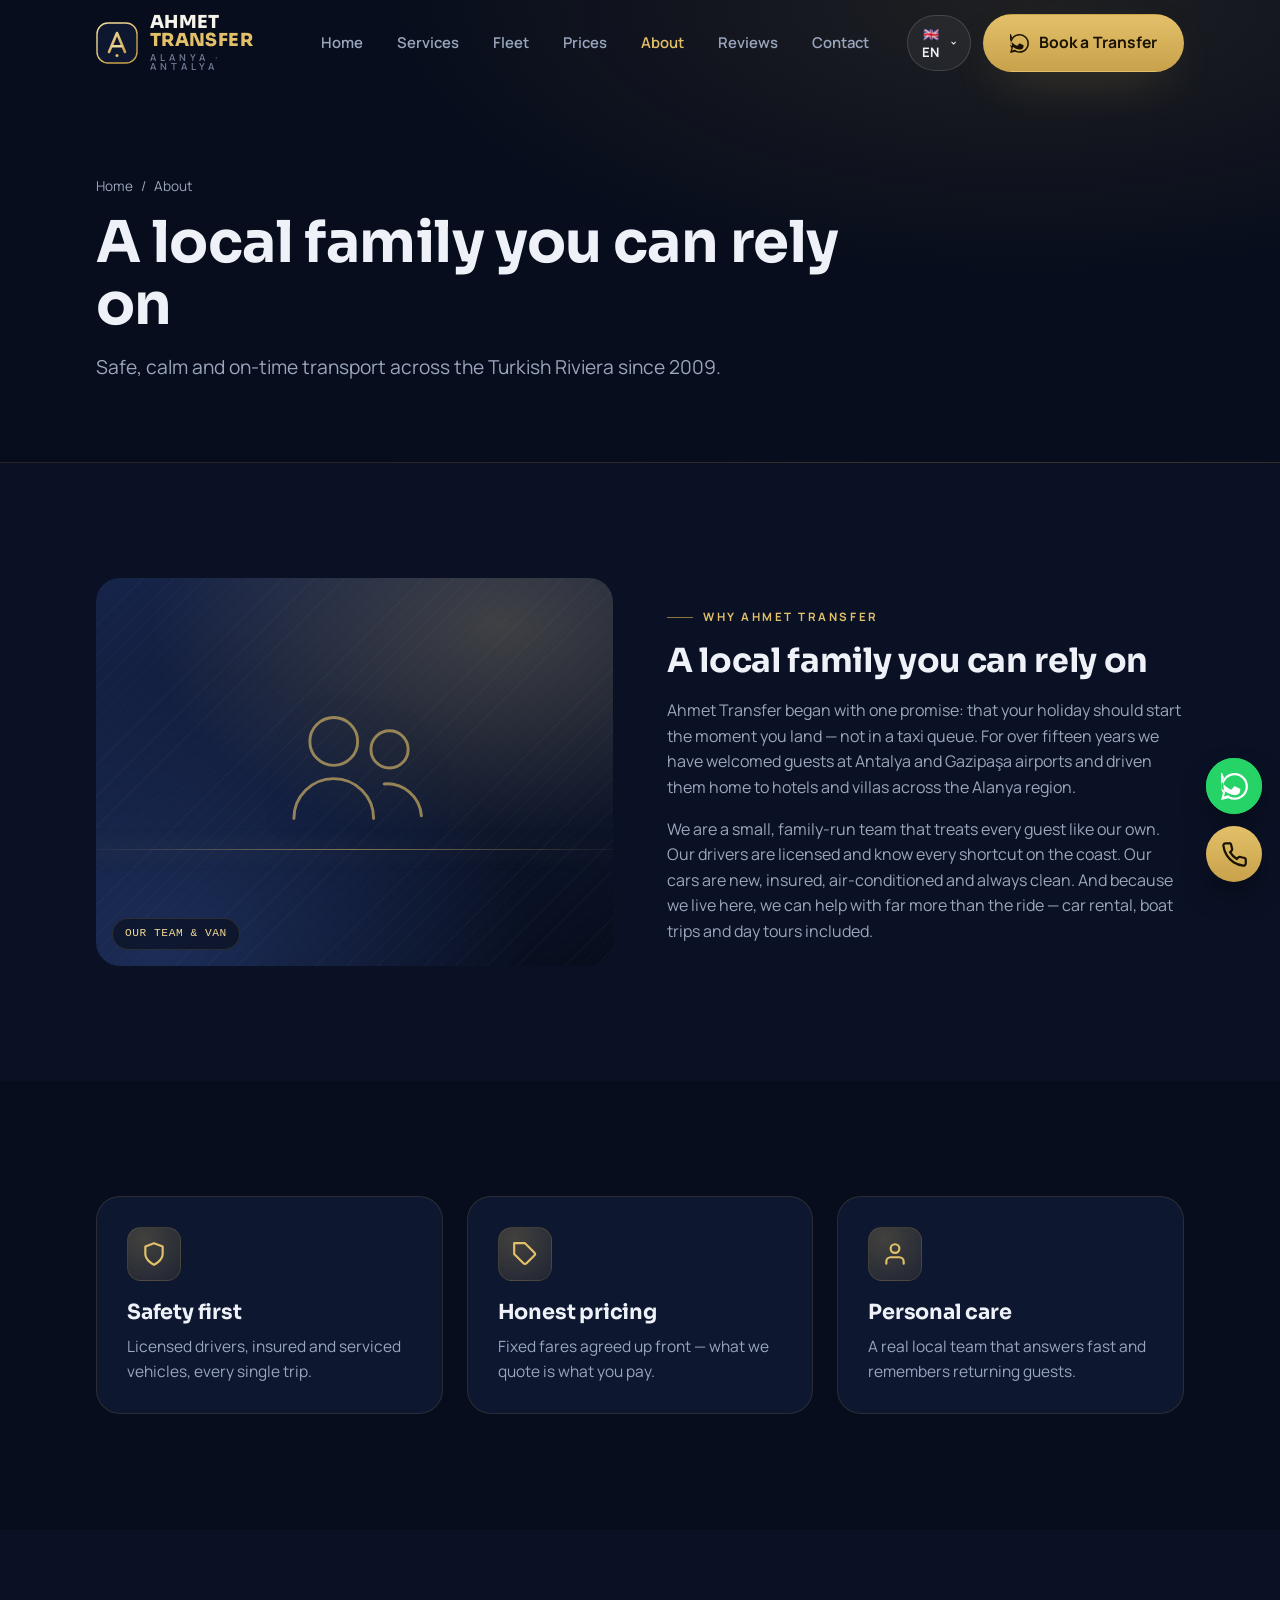
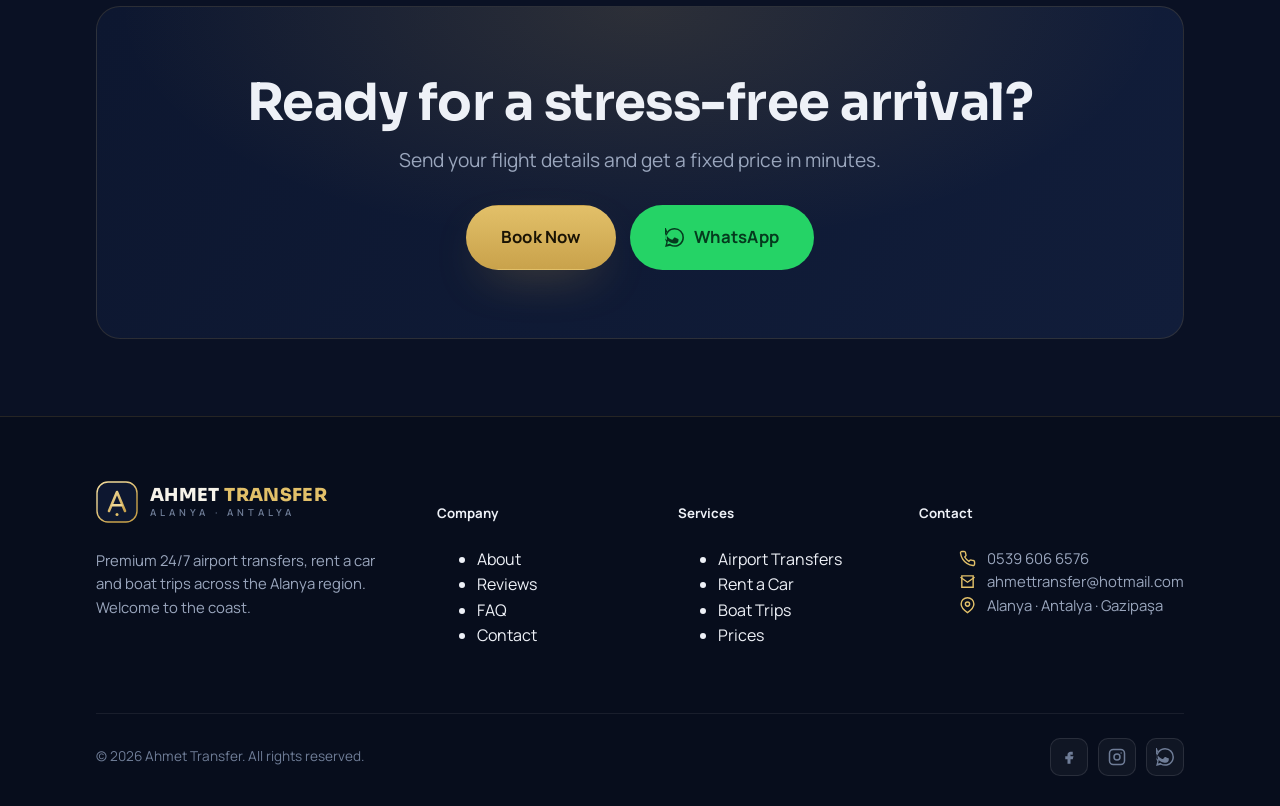
==== about.html @ 92312222 "init: Ahmet Transfer statik web sitesi (HTML/CSS/JS) Claude Design çıktısı — index, hakkımızda, filo" ====
<!DOCTYPE html>
<html lang="en">
<head>
<meta charset="UTF-8" />
<meta name="viewport" content="width=device-width, initial-scale=1.0" />
<title>About Us — Ahmet Transfer | Trusted in Alanya since 2009</title>
<meta name="description" content="A local family-run transfer company on the Turkish Riviera since 2009. Safe, calm and on-time, every trip." />
<meta name="robots" content="index, follow" />
<link rel="preconnect" href="https://fonts.googleapis.com" />
<link rel="preconnect" href="https://fonts.gstatic.com" crossorigin />
<link href="https://fonts.googleapis.com/css2?family=Sora:wght@400;600;700;800&family=Manrope:wght@400;500;600;700&display=swap" rel="stylesheet" />
<link rel="icon" href="assets/logo.svg" type="image/svg+xml" />
<link rel="stylesheet" href="assets/style.css" />
</head>
<body>

<header class="site-header">
  <div class="container nav">
    <a class="logo" href="index.html" aria-label="Ahmet Transfer home">
      <svg class="logo__mark" viewBox="0 0 42 42" fill="none" xmlns="http://www.w3.org/2000/svg" aria-hidden="true">
        <rect x="1" y="1" width="40" height="40" rx="11" fill="#0d1730" stroke="url(#lg)" stroke-width="1.4"/>
        <path d="M13 30 L21 11 L29 30" stroke="url(#lg)" stroke-width="2.6" stroke-linecap="round" stroke-linejoin="round"/>
        <path d="M16.6 24.2 H25.4" stroke="#f0d896" stroke-width="2.4" stroke-linecap="round"/>
        <circle cx="21" cy="33.4" r="1.5" fill="#e2c069"/>
        <defs><linearGradient id="lg" x1="13" y1="11" x2="29" y2="30" gradientUnits="userSpaceOnUse"><stop stop-color="#f0d896"/><stop offset="1" stop-color="#c9a24b"/></linearGradient></defs>
      </svg>
      <span class="logo__txt"><span class="logo__name">AHMET <b>TRANSFER</b></span><span class="logo__sub">Alanya · Antalya</span></span>
    </a>
    <nav class="nav__links" aria-label="Primary">
      <a href="index.html" data-i18n="nav.home">nav.home</a>
      <a href="services.html" data-i18n="nav.services">nav.services</a>
      <a href="fleet.html" data-i18n="nav.fleet">nav.fleet</a>
      <a href="prices.html" data-i18n="nav.prices">nav.prices</a>
      <a href="about.html" class="active" data-i18n="nav.about">nav.about</a>
      <a href="reviews.html" data-i18n="nav.reviews">nav.reviews</a>
      <a href="contact.html" data-i18n="nav.contact">nav.contact</a>
    </nav>
    <div class="nav__right">
      <div class="lang">
        <button class="lang__btn" aria-haspopup="true" aria-expanded="false">
          <span data-lang-current>🇬🇧 EN</span>
          <svg width="12" height="12" viewBox="0 0 14 14" fill="none" stroke="currentColor" stroke-width="2"><path d="M3 5l4 4 4-4"/></svg>
        </button>
        <div class="lang__menu" data-lang-menu></div>
      </div>
      <a class="btn btn--gold" href="booking.html"><svg viewBox="0 0 24 24" fill="currentColor"><path d="M.057 24l1.687-6.163a11.867 11.867 0 0 1-1.587-5.945C.16 5.335 5.495 0 12.05 0a11.82 11.82 0 0 1 8.413 3.488 11.82 11.82 0 0 1 3.48 8.414c-.003 6.557-5.338 11.892-11.893 11.892a11.9 11.9 0 0 1-5.688-1.448L.057 24zm6.597-3.807c1.676.995 3.276 1.591 5.392 1.592 5.448 0 9.886-4.434 9.889-9.885.002-5.462-4.415-9.89-9.881-9.892-5.452 0-9.887 4.434-9.889 9.884a9.86 9.86 0 0 0 1.51 5.26l-.999 3.648 3.978-1.207zM17.4 14.4c-.13-.22-.5-.35-1.04-.62-.55-.27-3.23-1.59-3.73-1.77-.5-.18-.86-.27-1.23.27-.36.55-1.4 1.77-1.72 2.13-.32.36-.63.41-1.17.14-.55-.27-2.3-.85-4.38-2.7-1.62-1.45-2.71-3.23-3.03-3.78-.31-.55-.03-.84.24-1.11.25-.24.55-.63.82-.95.27-.32.36-.55.55-.91.18-.36.09-.68-.05-.95-.13-.27-1.23-2.96-1.68-4.05-.44-1.06-.89-.92-1.23-.93l-1.04-.02c-.36 0-.95.13-1.45.68s-1.9 1.86-1.9 4.54 1.95 5.27 2.22 5.63c.27.36 3.84 5.86 9.3 8.22 1.3.56 2.31.9 3.1 1.15 1.3.41 2.49.35 3.43.21.94-.14 2.9-1.18 3.3-2.32.41-1.14.41-2.12.28-2.32z"/></svg><span data-i18n="cta.book">Book a Transfer</span></a>
      <button class="burger" aria-label="Menu"><span></span><span></span><span></span></button>
    </div>
  </div>
</header>

<div class="mobile-nav">
  <a href="index.html" data-i18n="nav.home">nav.home</a>
  <a href="services.html" data-i18n="nav.services">nav.services</a>
  <a href="fleet.html" data-i18n="nav.fleet">nav.fleet</a>
  <a href="prices.html" data-i18n="nav.prices">nav.prices</a>
  <a href="booking.html" data-i18n="nav.booking">nav.booking</a>
  <a href="about.html" class="active" data-i18n="nav.about">nav.about</a>
  <a href="reviews.html" data-i18n="nav.reviews">nav.reviews</a>
  <a href="faq.html" data-i18n="nav.faq">nav.faq</a>
  <a href="contact.html" data-i18n="nav.contact">nav.contact</a>
  <a class="btn btn--gold btn--block" href="booking.html" data-i18n="cta.bookNow">Book Now</a>
</div>

<section class="page-hero"><div class="container">
    <p class="crumb reveal"><a href="index.html" data-i18n="nav.home">Home</a> / <span data-i18n="nav.about">Page</span></p>
    <h1 class="reveal" data-d="1" data-i18n="about.title">Title</h1>
    <p class="lead reveal" data-d="2" data-i18n="about.lead">Lead</p>
  </div></section>
<section class="section"><div class="container">
  <div class="grid grid-2" style="gap:54px;align-items:center">
    <div class="scene" style="aspect-ratio:4/3;border-radius:24px"><div class="scene__icon"><svg viewBox="0 0 64 64"><circle cx="24" cy="22" r="9"/><path d="M9 51a15 15 0 0 1 30 0"/><circle cx="45" cy="25" r="7"/><path d="M43 38a13 13 0 0 1 14 12"/></svg></div><span class="scene__chip">Our team & van</span></div>
    <div class="reveal">
      <p class="eyebrow" data-i18n="why.eyebrow">Why us</p>
      <h2 class="h-md" style="margin-bottom:18px" data-i18n="about.title">A local family you can rely on</h2>
      <p class="muted" style="margin:0 0 16px" data-i18n="about.p1">Story p1</p>
      <p class="muted" style="margin:0" data-i18n="about.p2">Story p2</p>
    </div>
  </div>
</div></section>
<section class="section" style="background:var(--navy-950)"><div class="container">
  <div class="grid grid-3">
    <article class="card reveal"><div class="card__icon"><svg viewBox="0 0 24 24" fill="none" stroke-width="2" stroke-linecap="round" stroke-linejoin="round"><path d="M12 22s8-4 8-10V5l-8-3-8 3v7c0 6 8 10 8 10z"/></svg></div><h3 data-i18n="about.v1.t">V</h3><p data-i18n="about.v1.d">d</p></article>
    <article class="card reveal"><div class="card__icon"><svg viewBox="0 0 24 24" fill="none" stroke-width="2" stroke-linecap="round" stroke-linejoin="round"><path d="M20.59 13.41l-7.17 7.17a2 2 0 0 1-2.83 0L2 12V2h10l8.59 8.59a2 2 0 0 1 0 2.82z"/></svg></div><h3 data-i18n="about.v2.t">V</h3><p data-i18n="about.v2.d">d</p></article>
    <article class="card reveal"><div class="card__icon"><svg viewBox="0 0 24 24" fill="none" stroke-width="2" stroke-linecap="round" stroke-linejoin="round"><path d="M20 21v-2a4 4 0 0 0-4-4H8a4 4 0 0 0-4 4v2"/><circle cx="12" cy="7" r="4"/></svg></div><h3 data-i18n="about.v3.t">V</h3><p data-i18n="about.v3.d">d</p></article>
  </div>
</div></section>
<section class="section--tight"><div class="container">
  <div class="cta-band reveal">
    <h2 class="h-lg" data-i18n="ctaband.title">Ready for a stress-free arrival?</h2>
    <p class="lead mx-auto" style="margin-top:14px" data-i18n="ctaband.lead">Send your flight details and get a fixed price in minutes.</p>
    <div class="btn-row">
      <a class="btn btn--gold btn--lg" href="booking.html" data-i18n="cta.bookNow">Book Now</a>
      <a class="btn btn--green btn--lg" data-wa target="_blank" rel="noopener"><svg viewBox="0 0 24 24" fill="currentColor"><path d="M.057 24l1.687-6.163a11.867 11.867 0 0 1-1.587-5.945C.16 5.335 5.495 0 12.05 0a11.82 11.82 0 0 1 8.413 3.488 11.82 11.82 0 0 1 3.48 8.414c-.003 6.557-5.338 11.892-11.893 11.892a11.9 11.9 0 0 1-5.688-1.448L.057 24zm6.597-3.807c1.676.995 3.276 1.591 5.392 1.592 5.448 0 9.886-4.434 9.889-9.885.002-5.462-4.415-9.89-9.881-9.892-5.452 0-9.887 4.434-9.889 9.884a9.86 9.86 0 0 0 1.51 5.26l-.999 3.648 3.978-1.207zM17.4 14.4c-.13-.22-.5-.35-1.04-.62-.55-.27-3.23-1.59-3.73-1.77-.5-.18-.86-.27-1.23.27-.36.55-1.4 1.77-1.72 2.13-.32.36-.63.41-1.17.14-.55-.27-2.3-.85-4.38-2.7-1.62-1.45-2.71-3.23-3.03-3.78-.31-.55-.03-.84.24-1.11.25-.24.55-.63.82-.95.27-.32.36-.55.55-.91.18-.36.09-.68-.05-.95-.13-.27-1.23-2.96-1.68-4.05-.44-1.06-.89-.92-1.23-.93l-1.04-.02c-.36 0-.95.13-1.45.68s-1.9 1.86-1.9 4.54 1.95 5.27 2.22 5.63c.27.36 3.84 5.86 9.3 8.22 1.3.56 2.31.9 3.1 1.15 1.3.41 2.49.35 3.43.21.94-.14 2.9-1.18 3.3-2.32.41-1.14.41-2.12.28-2.32z"/></svg><span data-i18n="cta.whatsapp">WhatsApp</span></a>
    </div>
  </div>
</div></section>

<footer class="site-footer">
  <div class="container">
    <div class="footer__grid">
      <div class="footer__about">
        <a class="logo" href="index.html">
          <svg class="logo__mark" viewBox="0 0 42 42" fill="none" xmlns="http://www.w3.org/2000/svg" aria-hidden="true">
        <rect x="1" y="1" width="40" height="40" rx="11" fill="#0d1730" stroke="url(#lgf)" stroke-width="1.4"/>
        <path d="M13 30 L21 11 L29 30" stroke="url(#lgf)" stroke-width="2.6" stroke-linecap="round" stroke-linejoin="round"/>
        <path d="M16.6 24.2 H25.4" stroke="#f0d896" stroke-width="2.4" stroke-linecap="round"/>
        <circle cx="21" cy="33.4" r="1.5" fill="#e2c069"/>
        <defs><linearGradient id="lgf" x1="13" y1="11" x2="29" y2="30" gradientUnits="userSpaceOnUse"><stop stop-color="#f0d896"/><stop offset="1" stop-color="#c9a24b"/></linearGradient></defs>
      </svg>
          <span class="logo__txt"><span class="logo__name">AHMET <b>TRANSFER</b></span><span class="logo__sub">Alanya · Antalya</span></span>
        </a>
        <p data-i18n="footer.tagline">Premium 24/7 airport transfers, rent a car and boat trips across the Alanya region.</p>
      </div>
      <div><h5 data-i18n="footer.company">Company</h5><ul>
        <li><a href="about.html" data-i18n="nav.about">About</a></li>
        <li><a href="reviews.html" data-i18n="nav.reviews">Reviews</a></li>
        <li><a href="faq.html" data-i18n="nav.faq">FAQ</a></li>
        <li><a href="contact.html" data-i18n="nav.contact">Contact</a></li></ul></div>
      <div><h5 data-i18n="footer.servicesH">Services</h5><ul>
        <li><a href="services.html" data-i18n="svc.transfer.t">Airport Transfers</a></li>
        <li><a href="services.html" data-i18n="svc.rental.t">Rent a Car</a></li>
        <li><a href="services.html" data-i18n="svc.boat.t">Boat Trips</a></li>
        <li><a href="prices.html" data-i18n="nav.prices">Prices</a></li></ul></div>
      <div><h5 data-i18n="footer.contactH">Contact</h5><ul class="footer__contact">
        <li><svg viewBox="0 0 24 24" fill="none" stroke="currentColor" stroke-width="2"><path d="M22 16.92v3a2 2 0 0 1-2.18 2 19.79 19.79 0 0 1-8.63-3.07 19.5 19.5 0 0 1-6-6 19.79 19.79 0 0 1-3.07-8.67A2 2 0 0 1 4.11 2h3a2 2 0 0 1 2 1.72c.13.96.36 1.9.7 2.81a2 2 0 0 1-.45 2.11L8.09 9.91a16 16 0 0 0 6 6l1.27-1.27a2 2 0 0 1 2.11-.45c.9.34 1.85.57 2.81.7A2 2 0 0 1 22 16.92z"/></svg><a data-tel data-phone-text href="tel:+905396066576">0539 606 6576</a></li>
        <li><svg viewBox="0 0 24 24" fill="none" stroke="currentColor" stroke-width="2"><path d="M4 4h16v16H4z"/><path d="M22 6l-10 7L2 6"/></svg><a data-mail data-mail-text href="#">ahmettransfer@hotmail.com</a></li>
        <li><svg viewBox="0 0 24 24" fill="none" stroke="currentColor" stroke-width="2"><path d="M21 10c0 6-9 12-9 12s-9-6-9-12a9 9 0 0 1 18 0z"/><circle cx="12" cy="10" r="3"/></svg><span data-i18n="contact.areaV">Alanya · Antalya · Gazipaşa</span></li></ul></div>
    </div>
    <div class="footer__bottom">
      <span>© <span data-year>2026</span> Ahmet Transfer. <span data-i18n="footer.rights">All rights reserved.</span></span>
      <div class="footer__socials">
        <a href="#" aria-label="Facebook"><svg viewBox="0 0 24 24" fill="currentColor"><path d="M14 9h3V5h-3c-2.2 0-4 1.8-4 4v2H7v4h3v6h4v-6h3l1-4h-4V9c0-.6.4-1 1-1z"/></svg></a>
        <a href="#" aria-label="Instagram"><svg viewBox="0 0 24 24" fill="none" stroke="currentColor" stroke-width="2"><rect x="2" y="2" width="20" height="20" rx="5"/><circle cx="12" cy="12" r="4"/><circle cx="17.5" cy="6.5" r="1" fill="currentColor" stroke="none"/></svg></a>
        <a data-wa target="_blank" rel="noopener" aria-label="WhatsApp"><svg viewBox="0 0 24 24" fill="currentColor"><path d="M.057 24l1.687-6.163a11.867 11.867 0 0 1-1.587-5.945C.16 5.335 5.495 0 12.05 0a11.82 11.82 0 0 1 8.413 3.488 11.82 11.82 0 0 1 3.48 8.414c-.003 6.557-5.338 11.892-11.893 11.892a11.9 11.9 0 0 1-5.688-1.448L.057 24zm6.597-3.807c1.676.995 3.276 1.591 5.392 1.592 5.448 0 9.886-4.434 9.889-9.885.002-5.462-4.415-9.89-9.881-9.892-5.452 0-9.887 4.434-9.889 9.884a9.86 9.86 0 0 0 1.51 5.26l-.999 3.648 3.978-1.207zM17.4 14.4c-.13-.22-.5-.35-1.04-.62-.55-.27-3.23-1.59-3.73-1.77-.5-.18-.86-.27-1.23.27-.36.55-1.4 1.77-1.72 2.13-.32.36-.63.41-1.17.14-.55-.27-2.3-.85-4.38-2.7-1.62-1.45-2.71-3.23-3.03-3.78-.31-.55-.03-.84.24-1.11.25-.24.55-.63.82-.95.27-.32.36-.55.55-.91.18-.36.09-.68-.05-.95-.13-.27-1.23-2.96-1.68-4.05-.44-1.06-.89-.92-1.23-.93l-1.04-.02c-.36 0-.95.13-1.45.68s-1.9 1.86-1.9 4.54 1.95 5.27 2.22 5.63c.27.36 3.84 5.86 9.3 8.22 1.3.56 2.31.9 3.1 1.15 1.3.41 2.49.35 3.43.21.94-.14 2.9-1.18 3.3-2.32.41-1.14.41-2.12.28-2.32z"/></svg></a>
      </div>
    </div>
  </div>
</footer>

<div class="floaties">
  <a class="floaty floaty--wa" data-wa target="_blank" rel="noopener" aria-label="WhatsApp"><svg viewBox="0 0 24 24" fill="currentColor"><path d="M.057 24l1.687-6.163a11.867 11.867 0 0 1-1.587-5.945C.16 5.335 5.495 0 12.05 0a11.82 11.82 0 0 1 8.413 3.488 11.82 11.82 0 0 1 3.48 8.414c-.003 6.557-5.338 11.892-11.893 11.892a11.9 11.9 0 0 1-5.688-1.448L.057 24zm6.597-3.807c1.676.995 3.276 1.591 5.392 1.592 5.448 0 9.886-4.434 9.889-9.885.002-5.462-4.415-9.89-9.881-9.892-5.452 0-9.887 4.434-9.889 9.884a9.86 9.86 0 0 0 1.51 5.26l-.999 3.648 3.978-1.207zM17.4 14.4c-.13-.22-.5-.35-1.04-.62-.55-.27-3.23-1.59-3.73-1.77-.5-.18-.86-.27-1.23.27-.36.55-1.4 1.77-1.72 2.13-.32.36-.63.41-1.17.14-.55-.27-2.3-.85-4.38-2.7-1.62-1.45-2.71-3.23-3.03-3.78-.31-.55-.03-.84.24-1.11.25-.24.55-.63.82-.95.27-.32.36-.55.55-.91.18-.36.09-.68-.05-.95-.13-.27-1.23-2.96-1.68-4.05-.44-1.06-.89-.92-1.23-.93l-1.04-.02c-.36 0-.95.13-1.45.68s-1.9 1.86-1.9 4.54 1.95 5.27 2.22 5.63c.27.36 3.84 5.86 9.3 8.22 1.3.56 2.31.9 3.1 1.15 1.3.41 2.49.35 3.43.21.94-.14 2.9-1.18 3.3-2.32.41-1.14.41-2.12.28-2.32z"/></svg></a>
  <a class="floaty floaty--call" data-tel aria-label="Call"><svg viewBox="0 0 24 24" fill="none" stroke="currentColor" stroke-width="2"><path d="M22 16.92v3a2 2 0 0 1-2.18 2 19.79 19.79 0 0 1-8.63-3.07 19.5 19.5 0 0 1-6-6 19.79 19.79 0 0 1-3.07-8.67A2 2 0 0 1 4.11 2h3a2 2 0 0 1 2 1.72c.13.96.36 1.9.7 2.81a2 2 0 0 1-.45 2.11L8.09 9.91a16 16 0 0 0 6 6l1.27-1.27a2 2 0 0 1 2.11-.45c.9.34 1.85.57 2.81.7A2 2 0 0 1 22 16.92z"/></svg></a>
</div>

<script src="assets/i18n-data.js"></script>
<script src="assets/main.js"></script>
</body>
</html>
---- assets/style.css ----
/* ============================================================
   AHMET TRANSFER — Design System
   Premium navy + gold. Mobile-first. Edit tokens below.
   ============================================================ */

:root{
  /* Brand colors */
  --navy-950:#070d1c;
  --navy-900:#0a1124;
  --navy-850:#0d1730;
  --navy-800:#111d3a;
  --navy-700:#16244a;
  --navy-600:#1d2f5c;
  --navy-line:rgba(201,162,75,.16);

  --gold-700:#a9842f;
  --gold:#c9a24b;
  --gold-400:#e2c069;
  --gold-200:#f0d896;

  --cream:#f6f3ea;
  --text:#eef1f7;
  --muted:#9aa6bd;
  --muted-2:#6f7d97;

  /* Functional */
  --bg:var(--navy-900);
  --surface:var(--navy-850);
  --surface-2:var(--navy-800);
  --white:#ffffff;
  --green:#25d366; /* whatsapp */

  /* Type */
  --f-display:'Sora',system-ui,sans-serif;
  --f-body:'Manrope',system-ui,sans-serif;

  /* Spacing / radius */
  --r-sm:10px;
  --r:16px;
  --r-lg:24px;
  --r-pill:999px;
  --shadow:0 24px 60px -24px rgba(0,0,0,.65);
  --shadow-gold:0 18px 50px -20px rgba(201,162,75,.45);

  --maxw:1200px;
  --gut:clamp(20px,5vw,56px);
}

*{box-sizing:border-box}
html{scroll-behavior:smooth}
body{
  margin:0;
  font-family:var(--f-body);
  background:var(--bg);
  color:var(--text);
  line-height:1.6;
  -webkit-font-smoothing:antialiased;
  overflow-x:hidden;
}
img{max-width:100%;display:block}
a{color:inherit;text-decoration:none}
button{font-family:inherit;cursor:pointer}
h1,h2,h3,h4{font-family:var(--f-display);font-weight:700;line-height:1.08;margin:0;letter-spacing:-.01em}

.container{max-width:var(--maxw);margin-inline:auto;padding-inline:var(--gut);width:100%}
.section{padding-block:clamp(64px,9vw,128px)}
.section--tight{padding-block:clamp(48px,6vw,80px)}

/* Eyebrow / labels */
.eyebrow{
  display:inline-flex;align-items:center;gap:10px;
  font-family:var(--f-body);font-weight:700;
  font-size:.72rem;letter-spacing:.22em;text-transform:uppercase;
  color:var(--gold-400);margin:0 0 18px;
}
.eyebrow::before{content:"";width:26px;height:1px;background:var(--gold);opacity:.7}
.eyebrow--center{justify-content:center}

.h-xl{font-size:clamp(2.4rem,6vw,4.6rem)}
.h-lg{font-size:clamp(2rem,4.4vw,3.2rem)}
.h-md{font-size:clamp(1.5rem,2.6vw,2.1rem)}
.lead{font-size:clamp(1.05rem,1.5vw,1.25rem);color:var(--muted);max-width:60ch}
.muted{color:var(--muted)}
.gold{color:var(--gold-400)}
.text-center{text-align:center}
.mx-auto{margin-inline:auto}

/* ---------- Buttons ---------- */
.btn{
  display:inline-flex;align-items:center;justify-content:center;gap:10px;
  padding:15px 26px;border-radius:var(--r-pill);
  font-weight:700;font-size:.98rem;letter-spacing:.01em;
  border:1px solid transparent;transition:.25s ease;white-space:nowrap;
}
.btn svg{width:19px;height:19px}
.btn--gold{background:linear-gradient(180deg,var(--gold-400),var(--gold));color:#1a1304;box-shadow:var(--shadow-gold)}
.btn--gold:hover{transform:translateY(-2px);filter:brightness(1.06)}
.btn--ghost{background:rgba(255,255,255,.04);border-color:rgba(255,255,255,.18);color:var(--text)}
.btn--ghost:hover{background:rgba(255,255,255,.09);border-color:var(--gold)}
.btn--green{background:var(--green);color:#053a1e}
.btn--green:hover{transform:translateY(-2px);filter:brightness(1.05)}
.btn--lg{padding:18px 34px;font-size:1.05rem}
.btn--block{display:flex;width:100%}

/* ---------- Header ---------- */
.site-header{
  position:fixed;inset:0 0 auto 0;z-index:60;
  transition:background .3s,backdrop-filter .3s,box-shadow .3s,padding .3s;
  padding-block:14px;
}
.site-header.is-scrolled{
  background:rgba(8,14,28,.86);backdrop-filter:blur(14px);
  box-shadow:0 1px 0 rgba(255,255,255,.06),0 18px 40px -28px #000;
}
.nav{display:flex;align-items:center;justify-content:space-between;gap:24px}
.nav__links{display:flex;align-items:center;gap:6px}
.nav__links a{
  padding:10px 14px;border-radius:var(--r-pill);font-weight:600;font-size:.93rem;color:var(--muted);
  transition:.2s;position:relative;
}
.nav__links a:hover{color:var(--text)}
.nav__links a.active{color:var(--gold-400)}
.nav__right{display:flex;align-items:center;gap:12px}

/* Logo */
.logo{display:inline-flex;align-items:center;gap:12px}
.logo__mark{width:42px;height:42px;flex:none}
.logo__txt{display:flex;flex-direction:column;line-height:1}
.logo__name{font-family:var(--f-display);font-weight:800;font-size:1.12rem;letter-spacing:.02em;color:var(--cream)}
.logo__name b{color:var(--gold-400);font-weight:800}
.logo__sub{font-size:.6rem;letter-spacing:.42em;text-transform:uppercase;color:var(--muted-2);margin-top:3px;font-weight:600}

/* Language switcher */
.lang{position:relative}
.lang__btn{
  display:inline-flex;align-items:center;gap:8px;background:rgba(255,255,255,.05);
  border:1px solid rgba(255,255,255,.14);color:var(--text);
  padding:9px 12px;border-radius:var(--r-pill);font-weight:700;font-size:.82rem;letter-spacing:.04em;
}
.lang__btn:hover{border-color:var(--gold)}
.lang__flag{font-size:1.05rem;line-height:1}
.lang__menu{
  position:absolute;right:0;top:calc(100% + 10px);min-width:168px;
  background:var(--navy-800);border:1px solid var(--navy-line);border-radius:var(--r);
  box-shadow:var(--shadow);padding:6px;opacity:0;visibility:hidden;transform:translateY(-6px);
  transition:.2s;z-index:70;
}
.lang.open .lang__menu{opacity:1;visibility:visible;transform:translateY(0)}
.lang__menu button{
  display:flex;align-items:center;gap:10px;width:100%;background:none;border:0;color:var(--text);
  padding:10px 12px;border-radius:10px;font-size:.9rem;font-weight:600;text-align:left;
}
.lang__menu button:hover{background:rgba(255,255,255,.06)}
.lang__menu button.active{color:var(--gold-400)}

/* Burger */
.burger{display:none;flex-direction:column;gap:5px;width:44px;height:44px;align-items:center;justify-content:center;
  background:rgba(255,255,255,.05);border:1px solid rgba(255,255,255,.14);border-radius:12px}
.burger span{width:20px;height:2px;background:var(--text);border-radius:2px;transition:.25s}
.mobile-nav{
  position:fixed;inset:0;z-index:65;background:rgba(7,12,24,.97);backdrop-filter:blur(8px);
  display:flex;flex-direction:column;padding:90px var(--gut) 40px;gap:6px;
  transform:translateX(100%);transition:transform .35s cubic-bezier(.4,0,.2,1);
}
.mobile-nav.open{transform:translateX(0)}
.mobile-nav a{font-family:var(--f-display);font-size:1.5rem;font-weight:600;padding:14px 0;border-bottom:1px solid rgba(255,255,255,.07);color:var(--text)}
.mobile-nav a.active{color:var(--gold-400)}
.mobile-nav .btn{margin-top:24px}

/* ---------- Hero ---------- */
.hero{position:relative;min-height:100svh;display:flex;align-items:center;padding-top:120px;overflow:hidden}
.hero .hero__bg{position:absolute;inset:0;z-index:0;background:
    radial-gradient(90% 70% at 80% 6%,rgba(226,192,105,.26),transparent 55%),
    radial-gradient(120% 90% at 12% 100%,rgba(29,47,92,.95),transparent 60%),
    linear-gradient(160deg,#12203f 0%,var(--navy-900) 45%,var(--navy-950) 100%)}
.hero__bg img{width:100%;height:100%;object-fit:cover}
.hero__watermark{position:absolute;right:-3%;top:50%;transform:translateY(-50%);z-index:0;
  width:min(54vw,640px);aspect-ratio:1;color:var(--gold-400);opacity:.15;pointer-events:none;
  filter:drop-shadow(0 20px 50px rgba(0,0,0,.5))}
.hero__watermark svg{width:100%;height:100%;stroke:currentColor;stroke-width:.9;fill:none;stroke-linecap:round;stroke-linejoin:round}
.hero__bg::after{content:"";position:absolute;inset:0;
  background:linear-gradient(180deg,rgba(7,12,24,.7) 0%,rgba(7,12,24,.55) 40%,rgba(7,12,24,.92) 100%),
             radial-gradient(120% 80% at 80% 10%,rgba(201,162,75,.14),transparent 55%)}
.hero__inner{position:relative;z-index:2;width:100%}
.hero h1{margin-bottom:22px;max-width:16ch}
.hero .lead{margin-bottom:34px;color:#cdd5e6}
.hero__cta{display:flex;flex-wrap:wrap;gap:14px}
.hero__trust{display:flex;flex-wrap:wrap;gap:26px;margin-top:46px;padding-top:30px;border-top:1px solid rgba(255,255,255,.1)}
.trust__item{display:flex;flex-direction:column;gap:2px}
.trust__num{font-family:var(--f-display);font-weight:800;font-size:1.7rem;color:var(--gold-400)}
.trust__lbl{font-size:.82rem;color:var(--muted);letter-spacing:.02em}

/* ---------- Quick booking bar ---------- */
.qbook{background:var(--surface);border:1px solid var(--navy-line);border-radius:var(--r-lg);
  padding:18px;box-shadow:var(--shadow);margin-top:40px}
.qbook__grid{display:grid;grid-template-columns:repeat(4,1fr) auto;gap:12px;align-items:end}
.field{display:flex;flex-direction:column;gap:7px}
.field label{font-size:.74rem;font-weight:700;letter-spacing:.08em;text-transform:uppercase;color:var(--muted)}
.field input,.field select,.field textarea{
  background:var(--navy-900);border:1px solid rgba(255,255,255,.12);color:var(--text);
  border-radius:12px;padding:13px 14px;font:inherit;font-size:.95rem;width:100%;transition:.2s;
}
.field input::placeholder,.field textarea::placeholder{color:var(--muted-2)}
.field input:focus,.field select:focus,.field textarea:focus{outline:none;border-color:var(--gold);box-shadow:0 0 0 3px rgba(201,162,75,.16)}
.field select{appearance:none;background-image:url("data:image/svg+xml,%3Csvg xmlns='http://www.w3.org/2000/svg' width='14' height='14' fill='none' stroke='%23c9a24b' stroke-width='2'%3E%3Cpath d='M3 5l4 4 4-4'/%3E%3C/svg%3E");background-repeat:no-repeat;background-position:right 14px center;padding-right:38px}

/* ---------- Cards / grids ---------- */
.grid{display:grid;gap:24px}
.grid-2{grid-template-columns:repeat(2,1fr)}
.grid-3{grid-template-columns:repeat(3,1fr)}
.grid-4{grid-template-columns:repeat(4,1fr)}

.card{background:var(--surface);border:1px solid var(--navy-line);border-radius:var(--r-lg);padding:30px;transition:.3s;position:relative;overflow:hidden}
.card:hover{transform:translateY(-4px);border-color:rgba(201,162,75,.4);box-shadow:var(--shadow)}
.card__icon{width:54px;height:54px;border-radius:14px;display:grid;place-items:center;margin-bottom:20px;
  background:radial-gradient(120% 120% at 30% 20%,rgba(226,192,105,.25),rgba(201,162,75,.08));border:1px solid var(--navy-line)}
.card__icon svg{width:26px;height:26px;stroke:var(--gold-400)}
.card h3{font-size:1.3rem;margin-bottom:10px}
.card p{color:var(--muted);font-size:.97rem;margin:0}
.card__link{display:inline-flex;align-items:center;gap:7px;margin-top:18px;color:var(--gold-400);font-weight:700;font-size:.9rem}
.card__link svg{width:16px;height:16px;transition:.25s}
.card:hover .card__link svg{transform:translateX(4px)}

/* Section header */
.sec-head{max-width:64ch}
.sec-head--center{margin-inline:auto;text-align:center}
.sec-head .lead{margin-top:16px}
.sec-head--center .lead{margin-inline:auto}

/* Feature list (why us) */
.feature{display:flex;gap:16px;align-items:flex-start}
.feature__ic{flex:none;width:44px;height:44px;border-radius:12px;display:grid;place-items:center;
  background:rgba(201,162,75,.1);border:1px solid var(--navy-line)}
.feature__ic svg{width:22px;height:22px;stroke:var(--gold-400)}
.feature h4{font-size:1.08rem;margin-bottom:5px;font-family:var(--f-body);font-weight:700}
.feature p{color:var(--muted);font-size:.93rem;margin:0}

/* Fleet card */
.fleet-card{background:var(--surface);border:1px solid var(--navy-line);border-radius:var(--r-lg);overflow:hidden;transition:.3s}
.fleet-card:hover{border-color:rgba(201,162,75,.4);transform:translateY(-4px);box-shadow:var(--shadow)}
.fleet-card__img{aspect-ratio:16/10;position:relative}
.fleet-card__body{padding:24px}
.fleet-card__body h3{font-size:1.25rem;margin-bottom:4px}
.fleet-card__cap{color:var(--gold-400);font-weight:700;font-size:.85rem;letter-spacing:.04em;margin-bottom:14px}
.specs{display:flex;flex-wrap:wrap;gap:8px;margin-top:6px}
.spec{display:inline-flex;align-items:center;gap:7px;background:var(--navy-900);border:1px solid rgba(255,255,255,.08);
  border-radius:var(--r-pill);padding:7px 13px;font-size:.82rem;color:var(--muted)}
.spec svg{width:15px;height:15px;stroke:var(--gold-400)}

/* Pricing */
.price-card{background:var(--surface);border:1px solid var(--navy-line);border-radius:var(--r-lg);padding:34px;position:relative;transition:.3s}
.price-card:hover{border-color:rgba(201,162,75,.4)}
.price-card.featured{border-color:var(--gold);box-shadow:var(--shadow-gold)}
.price-card__tag{position:absolute;top:-13px;left:34px;background:linear-gradient(180deg,var(--gold-400),var(--gold));color:#1a1304;
  font-weight:800;font-size:.72rem;letter-spacing:.1em;text-transform:uppercase;padding:6px 14px;border-radius:var(--r-pill)}
.price-card h3{font-size:1.4rem;margin-bottom:6px}
.price-card .route{color:var(--muted);font-size:.92rem;margin-bottom:22px}
.price-amt{display:flex;align-items:baseline;gap:6px;margin-bottom:8px}
.price-amt b{font-family:var(--f-display);font-weight:800;font-size:3rem;color:var(--gold-400);line-height:1}
.price-amt span{color:var(--muted);font-size:.95rem}
.price-list{list-style:none;padding:0;margin:22px 0 0;display:flex;flex-direction:column;gap:12px}
.price-list li{display:flex;gap:11px;align-items:flex-start;font-size:.95rem;color:var(--text)}
.price-list li svg{flex:none;width:18px;height:18px;stroke:var(--gold-400);margin-top:3px}

/* Steps */
.step{position:relative;padding-left:0}
.step__num{font-family:var(--f-display);font-weight:800;font-size:1.05rem;color:#1a1304;width:42px;height:42px;border-radius:50%;
  display:grid;place-items:center;background:linear-gradient(180deg,var(--gold-400),var(--gold));margin-bottom:18px}
.step h4{font-size:1.15rem;margin-bottom:8px}
.step p{color:var(--muted);font-size:.95rem;margin:0}

/* Testimonials */
.quote{background:var(--surface);border:1px solid var(--navy-line);border-radius:var(--r-lg);padding:30px;display:flex;flex-direction:column;gap:18px}
.quote__stars{display:flex;gap:3px;color:var(--gold-400)}
.quote__stars svg{width:18px;height:18px;fill:currentColor}
.quote p{font-size:1.02rem;color:var(--cream);margin:0;line-height:1.6}
.quote__who{display:flex;align-items:center;gap:13px;margin-top:auto}
.quote__av{width:46px;height:46px;border-radius:50%;background:linear-gradient(135deg,var(--navy-600),var(--gold-700));
  display:grid;place-items:center;font-family:var(--f-display);font-weight:800;color:var(--cream);font-size:1.05rem}
.quote__name{font-weight:700;font-size:.96rem}
.quote__loc{font-size:.82rem;color:var(--muted)}

/* FAQ */
.faq{max-width:820px;margin-inline:auto;display:flex;flex-direction:column;gap:12px}
.faq__item{background:var(--surface);border:1px solid var(--navy-line);border-radius:var(--r);overflow:hidden}
.faq__q{display:flex;align-items:center;justify-content:space-between;gap:18px;width:100%;background:none;border:0;color:var(--text);
  padding:22px 24px;font-family:var(--f-display);font-weight:600;font-size:1.06rem;text-align:left}
.faq__q .pm{flex:none;width:28px;height:28px;border-radius:50%;border:1px solid var(--navy-line);display:grid;place-items:center;transition:.3s;color:var(--gold-400)}
.faq__item.open .pm{transform:rotate(45deg);background:var(--gold);color:#1a1304;border-color:var(--gold)}
.faq__a{max-height:0;overflow:hidden;transition:max-height .35s ease}
.faq__a > div{padding:0 24px 24px;color:var(--muted);font-size:.97rem}

/* Contact */
.contact-card{display:flex;gap:16px;align-items:flex-start;background:var(--surface);border:1px solid var(--navy-line);
  border-radius:var(--r);padding:22px}
.contact-card__ic{flex:none;width:48px;height:48px;border-radius:12px;display:grid;place-items:center;background:rgba(201,162,75,.1);border:1px solid var(--navy-line)}
.contact-card__ic svg{width:22px;height:22px;stroke:var(--gold-400)}
.contact-card h4{font-size:.78rem;text-transform:uppercase;letter-spacing:.1em;color:var(--muted);font-family:var(--f-body);margin-bottom:6px}
.contact-card a,.contact-card p{font-size:1.08rem;font-weight:600;color:var(--text);margin:0}

/* Page hero (inner pages) */
.page-hero{position:relative;padding:160px 0 60px;background:
  radial-gradient(100% 120% at 80% 0%,rgba(201,162,75,.12),transparent 50%),var(--navy-950);
  border-bottom:1px solid var(--navy-line)}
.page-hero .crumb{font-size:.85rem;color:var(--muted);margin-bottom:14px;display:flex;gap:8px;align-items:center}
.page-hero .crumb a:hover{color:var(--gold-400)}
.page-hero h1{font-size:clamp(2.2rem,5vw,3.6rem);max-width:18ch}
.page-hero p{margin-top:16px}

/* Placeholder imagery */
.ph{position:relative;background:
  repeating-linear-gradient(135deg,rgba(201,162,75,.05) 0 14px,rgba(201,162,75,.09) 14px 28px),var(--navy-800);
  display:grid;place-items:center;color:var(--muted-2);overflow:hidden}

/* ---------- Designed image panels (swap for real photos later) ---------- */
.scene{position:relative;overflow:hidden;display:grid;place-items:center;isolation:isolate;
  background:
    radial-gradient(130% 110% at 78% 12%,rgba(226,192,105,.22),transparent 52%),
    radial-gradient(120% 120% at 12% 95%,rgba(29,47,92,.9),transparent 60%),
    linear-gradient(158deg,var(--navy-700),var(--navy-950));}
.scene::before{content:"";position:absolute;inset:0;z-index:0;
  background:repeating-linear-gradient(135deg,rgba(255,255,255,.022) 0 1px,transparent 1px 11px);}
.scene::after{content:"";position:absolute;left:-5%;right:-5%;bottom:30%;height:1px;z-index:0;
  background:linear-gradient(90deg,transparent,rgba(226,192,105,.55),transparent);
  box-shadow:0 0 22px 1px rgba(226,192,105,.18);}
.scene__icon{position:relative;z-index:1;width:46%;max-width:170px;aspect-ratio:1;color:var(--gold-400);
  opacity:.62;filter:drop-shadow(0 14px 30px rgba(0,0,0,.45));}
.scene__icon svg{width:100%;height:100%;stroke:currentColor;stroke-width:1.1;fill:none;
  stroke-linecap:round;stroke-linejoin:round;}
.scene__chip{position:absolute;left:16px;bottom:16px;z-index:2;display:inline-flex;align-items:center;gap:8px;
  font-family:ui-monospace,'SF Mono',Menlo,monospace;font-size:.7rem;letter-spacing:.05em;text-transform:uppercase;
  color:var(--gold-200);background:rgba(7,12,24,.6);border:1px solid var(--navy-line);
  padding:6px 12px;border-radius:var(--r-pill);backdrop-filter:blur(5px);}
.scene__chip svg{width:14px;height:14px;stroke:var(--gold-400);fill:none;stroke-width:2}
.scene--hero{border-radius:0}
.scene--hero .scene__icon{width:min(38vw,420px);max-width:460px;opacity:.5}
.scene--hero::after{bottom:34%}
.ph__tag{font-family:ui-monospace,'SF Mono',Menlo,monospace;font-size:.74rem;letter-spacing:.08em;text-transform:uppercase;
  color:var(--gold-400);background:rgba(7,12,24,.6);border:1px solid var(--navy-line);padding:7px 13px;border-radius:var(--r-pill);
  display:inline-flex;gap:8px;align-items:center}
.ph__tag svg{width:15px;height:15px;stroke:var(--gold-400)}

/* CTA band */
.cta-band{position:relative;background:
  linear-gradient(120deg,var(--navy-850),var(--navy-800));border:1px solid var(--navy-line);border-radius:var(--r-lg);
  padding:clamp(36px,6vw,68px);overflow:hidden;text-align:center}
.cta-band::before{content:"";position:absolute;inset:0;background:radial-gradient(80% 120% at 50% 0%,rgba(201,162,75,.16),transparent 60%)}
.cta-band > *{position:relative}
.cta-band .btn-row{display:flex;gap:14px;justify-content:center;flex-wrap:wrap;margin-top:30px}

/* ---------- Footer ---------- */
.site-footer{background:var(--navy-950);border-top:1px solid var(--navy-line);padding-block:64px 30px;margin-top:0}
.footer__grid{display:grid;grid-template-columns:1.5fr 1fr 1fr 1.3fr;gap:40px}
.footer__about p{color:var(--muted);font-size:.93rem;margin:18px 0 0;max-width:34ch}
.footer h5{font-size:.78rem;text-transform:uppercase;letter-spacing:.14em;color:var(--gold-400);margin:0 0 18px;font-family:var(--f-body);font-weight:700}
.footer ul{list-style:none;padding:0;margin:0;display:flex;flex-direction:column;gap:11px}
.footer ul a{color:var(--muted);font-size:.93rem}
.footer ul a:hover{color:var(--text)}
.footer__contact li{display:flex;gap:11px;color:var(--muted);font-size:.93rem;align-items:flex-start}
.footer__contact svg{width:17px;height:17px;stroke:var(--gold-400);flex:none;margin-top:3px}
.footer__contact a{color:var(--muted)}
.footer__contact a:hover{color:var(--text)}
.footer__bottom{display:flex;justify-content:space-between;gap:16px;flex-wrap:wrap;align-items:center;
  margin-top:48px;padding-top:24px;border-top:1px solid rgba(255,255,255,.07);color:var(--muted-2);font-size:.85rem}
.footer__socials{display:flex;gap:10px}
.footer__socials a{width:38px;height:38px;border-radius:10px;display:grid;place-items:center;background:rgba(255,255,255,.04);border:1px solid rgba(255,255,255,.1)}
.footer__socials a:hover{border-color:var(--gold);color:var(--gold-400)}
.footer__socials svg{width:18px;height:18px}

/* ---------- Floating buttons ---------- */
.floaties{position:fixed;right:18px;bottom:18px;z-index:80;display:flex;flex-direction:column;gap:12px}
.floaty{width:56px;height:56px;border-radius:50%;display:grid;place-items:center;box-shadow:0 14px 30px -8px rgba(0,0,0,.6);
  transition:.25s;position:relative}
.floaty svg{width:27px;height:27px}
.floaty--wa{background:var(--green);color:#fff}
.floaty--call{background:linear-gradient(180deg,var(--gold-400),var(--gold));color:#1a1304}
.floaty:hover{transform:scale(1.08)}
.floaty--wa::after{content:"";position:absolute;inset:0;border-radius:50%;border:2px solid var(--green);animation:pulse 2.2s infinite}
@keyframes pulse{0%{transform:scale(1);opacity:.7}100%{transform:scale(1.6);opacity:0}}

/* Reveal on scroll */
.reveal{opacity:0;transform:translateY(22px);transition:opacity .55s ease,transform .55s cubic-bezier(.2,.7,.2,1)}
.reveal.in{opacity:1;transform:none}
.reveal[data-d="1"]{transition-delay:.07s}
.reveal[data-d="2"]{transition-delay:.14s}
.reveal[data-d="3"]{transition-delay:.21s}
@media (prefers-reduced-motion: reduce){
  .reveal{opacity:1 !important;transform:none !important;transition:none !important}
}

/* Divider line */
.rule{height:1px;background:linear-gradient(90deg,transparent,var(--navy-line),transparent);border:0;margin:0}

/* ---------- Responsive ---------- */
@media(max-width:1024px){
  .footer__grid{grid-template-columns:1fr 1fr}
  .qbook__grid{grid-template-columns:repeat(2,1fr)}
}
@media(max-width:1080px){
  .nav__right .btn{display:none}
}
@media(max-width:900px){
  .nav__links{display:none}
  .burger{display:flex}
  .grid-3,.grid-4{grid-template-columns:repeat(2,1fr)}
}
@media(max-width:680px){
  .grid-2,.grid-3,.grid-4{grid-template-columns:1fr}
  .qbook__grid{grid-template-columns:1fr}
  .hero{padding-top:104px}
  .hero__trust{gap:20px}
  .trust__num{font-size:1.4rem}
  .footer__grid{grid-template-columns:1fr;gap:32px}
  .footer__bottom{flex-direction:column;align-items:flex-start}
  .price-card__tag{left:50%;transform:translateX(-50%)}
}
@media(min-width:901px){
  .mobile-nav{display:none}
}
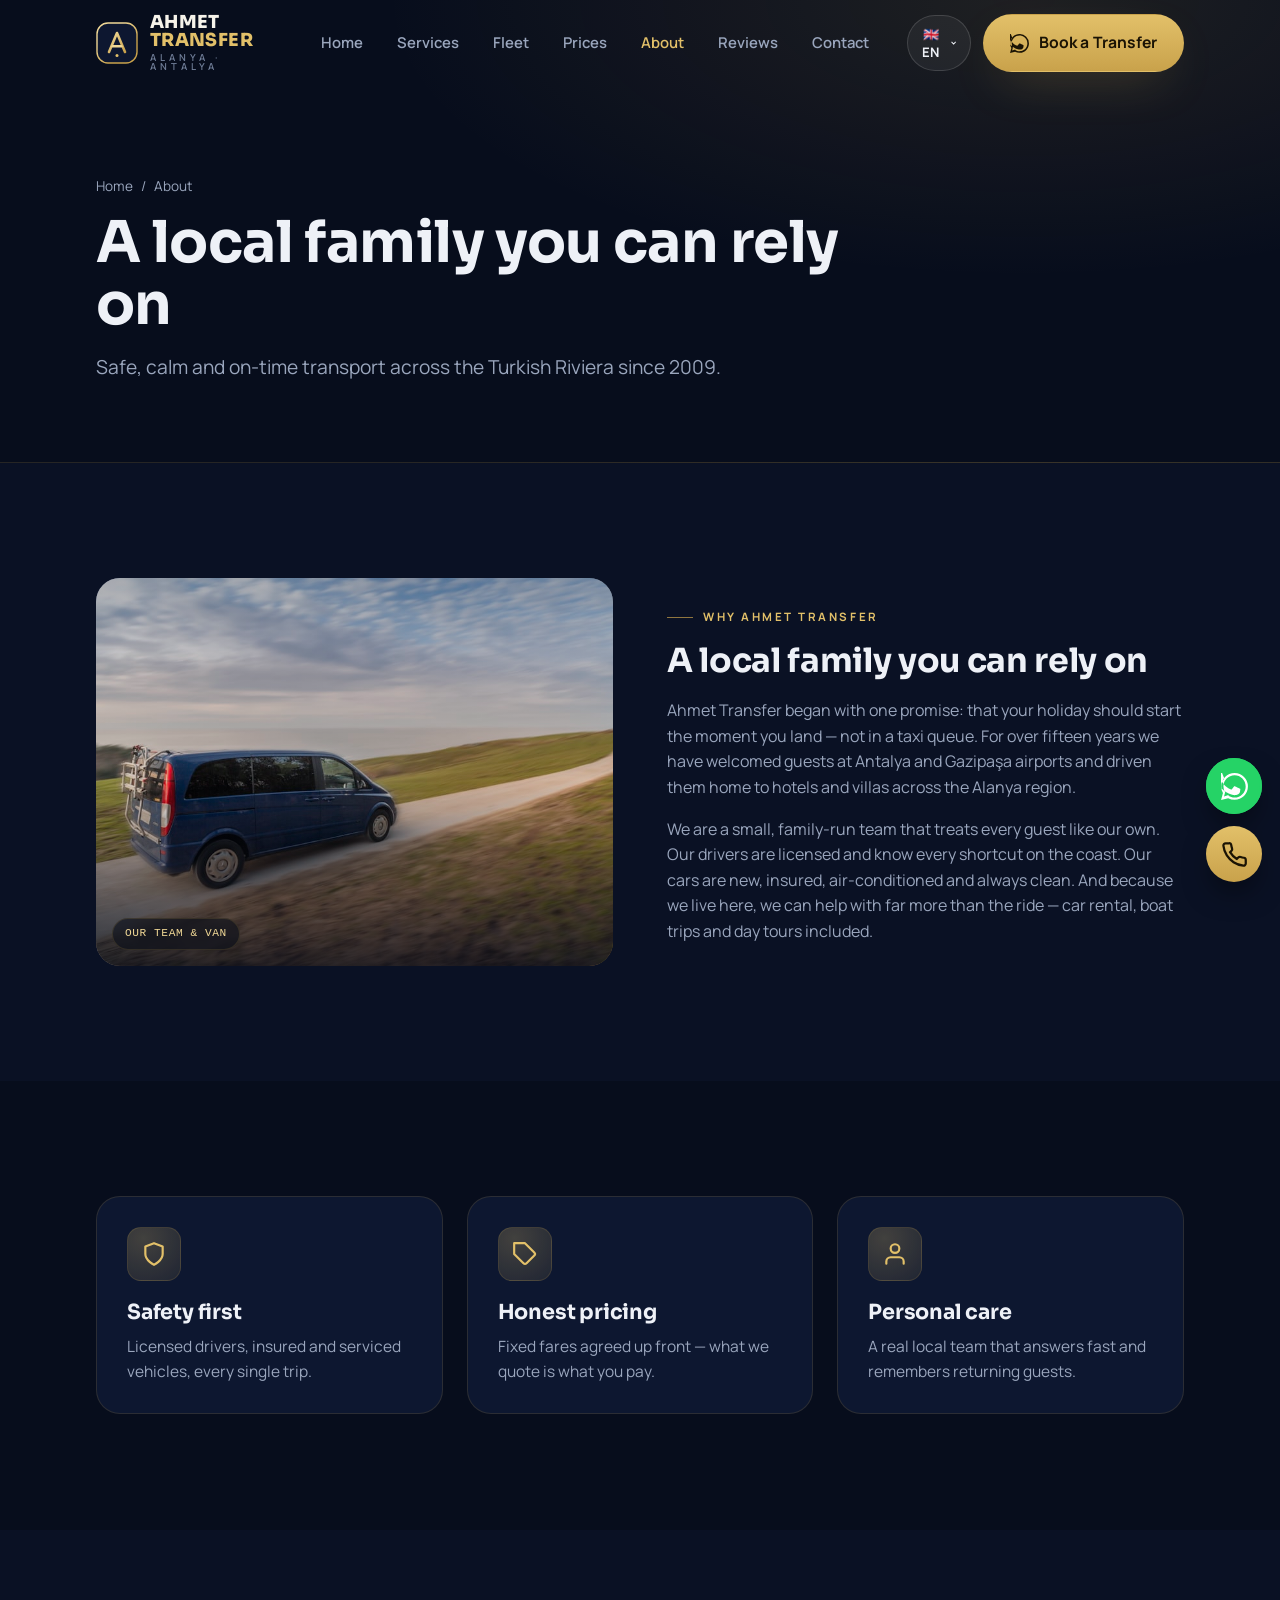
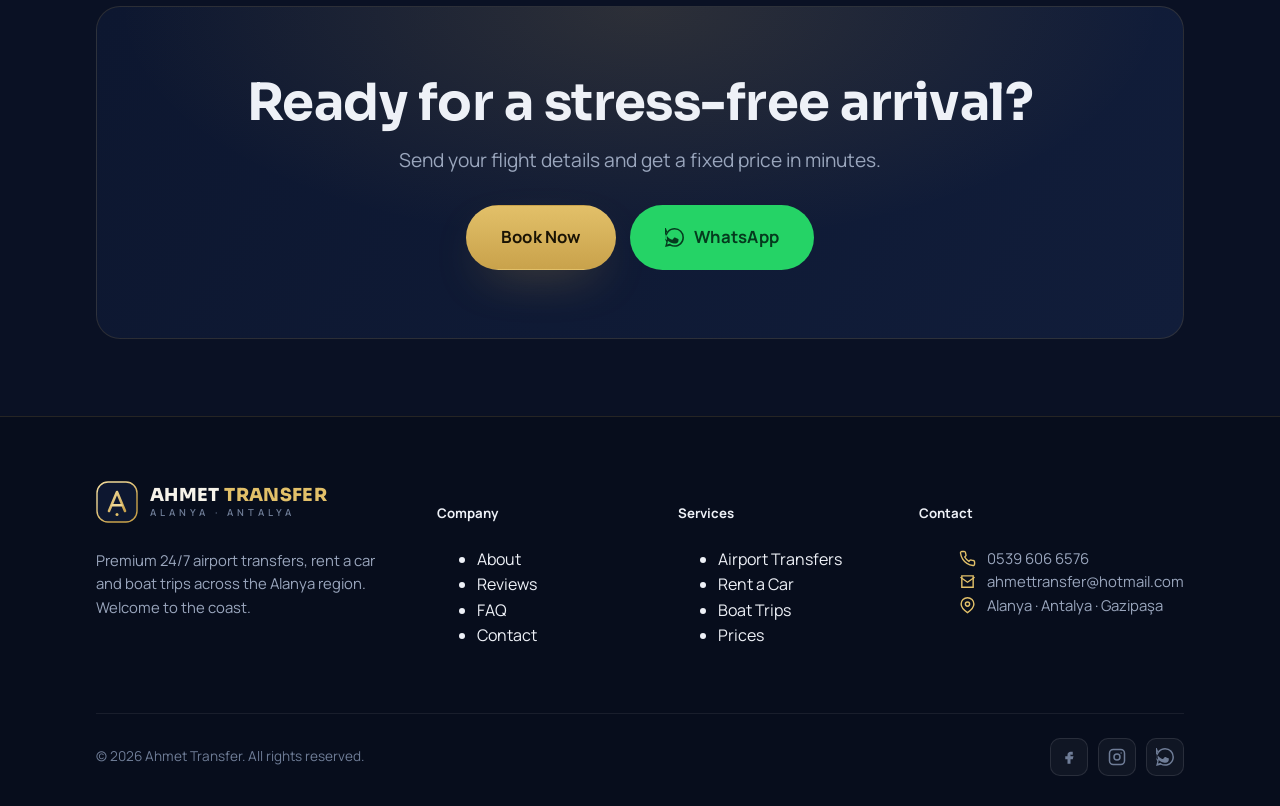
==== commit b78b8ebf: "feat: gerçek HD araç/lokasyon görselleri + WhatsApp ikonu düzeltmesi - Filo kartlarına (index + flee" ====
--- a/about.html
+++ b/about.html
@@ -69,7 +69,7 @@
   </div></section>
 <section class="section"><div class="container">
   <div class="grid grid-2" style="gap:54px;align-items:center">
-    <div class="scene" style="aspect-ratio:4/3;border-radius:24px"><div class="scene__icon"><svg viewBox="0 0 64 64"><circle cx="24" cy="22" r="9"/><path d="M9 51a15 15 0 0 1 30 0"/><circle cx="45" cy="25" r="7"/><path d="M43 38a13 13 0 0 1 14 12"/></svg></div><span class="scene__chip">Our team & van</span></div>
+    <div class="scene" style="aspect-ratio:4/3;border-radius:24px"><img class="scene__img" src="assets/images/vip-van.jpg" alt="Our VIP transfer van" loading="lazy"><span class="scene__chip">Our team & van</span></div>
     <div class="reveal">
       <p class="eyebrow" data-i18n="why.eyebrow">Why us</p>
       <h2 class="h-md" style="margin-bottom:18px" data-i18n="about.title">A local family you can rely on</h2>
--- a/assets/style.css
+++ b/assets/style.css
@@ -335,6 +335,11 @@
 .scene--hero{border-radius:0}
 .scene--hero .scene__icon{width:min(38vw,420px);max-width:460px;opacity:.5}
 .scene--hero::after{bottom:34%}
+/* Real vehicle photos inside fleet scene cards */
+.scene__img{position:absolute;inset:0;width:100%;height:100%;object-fit:cover;z-index:0;transition:transform .55s cubic-bezier(.22,1,.36,1)}
+.fleet-card:hover .scene__img{transform:scale(1.06)}
+.scene:has(.scene__img)::before{z-index:1;background:linear-gradient(to top,rgba(6,11,24,.82) 0%,rgba(6,11,24,.10) 48%,rgba(6,11,24,.34) 100%)}
+.scene:has(.scene__img)::after{display:none}
 .ph__tag{font-family:ui-monospace,'SF Mono',Menlo,monospace;font-size:.74rem;letter-spacing:.08em;text-transform:uppercase;
   color:var(--gold-400);background:rgba(7,12,24,.6);border:1px solid var(--navy-line);padding:7px 13px;border-radius:var(--r-pill);
   display:inline-flex;gap:8px;align-items:center}
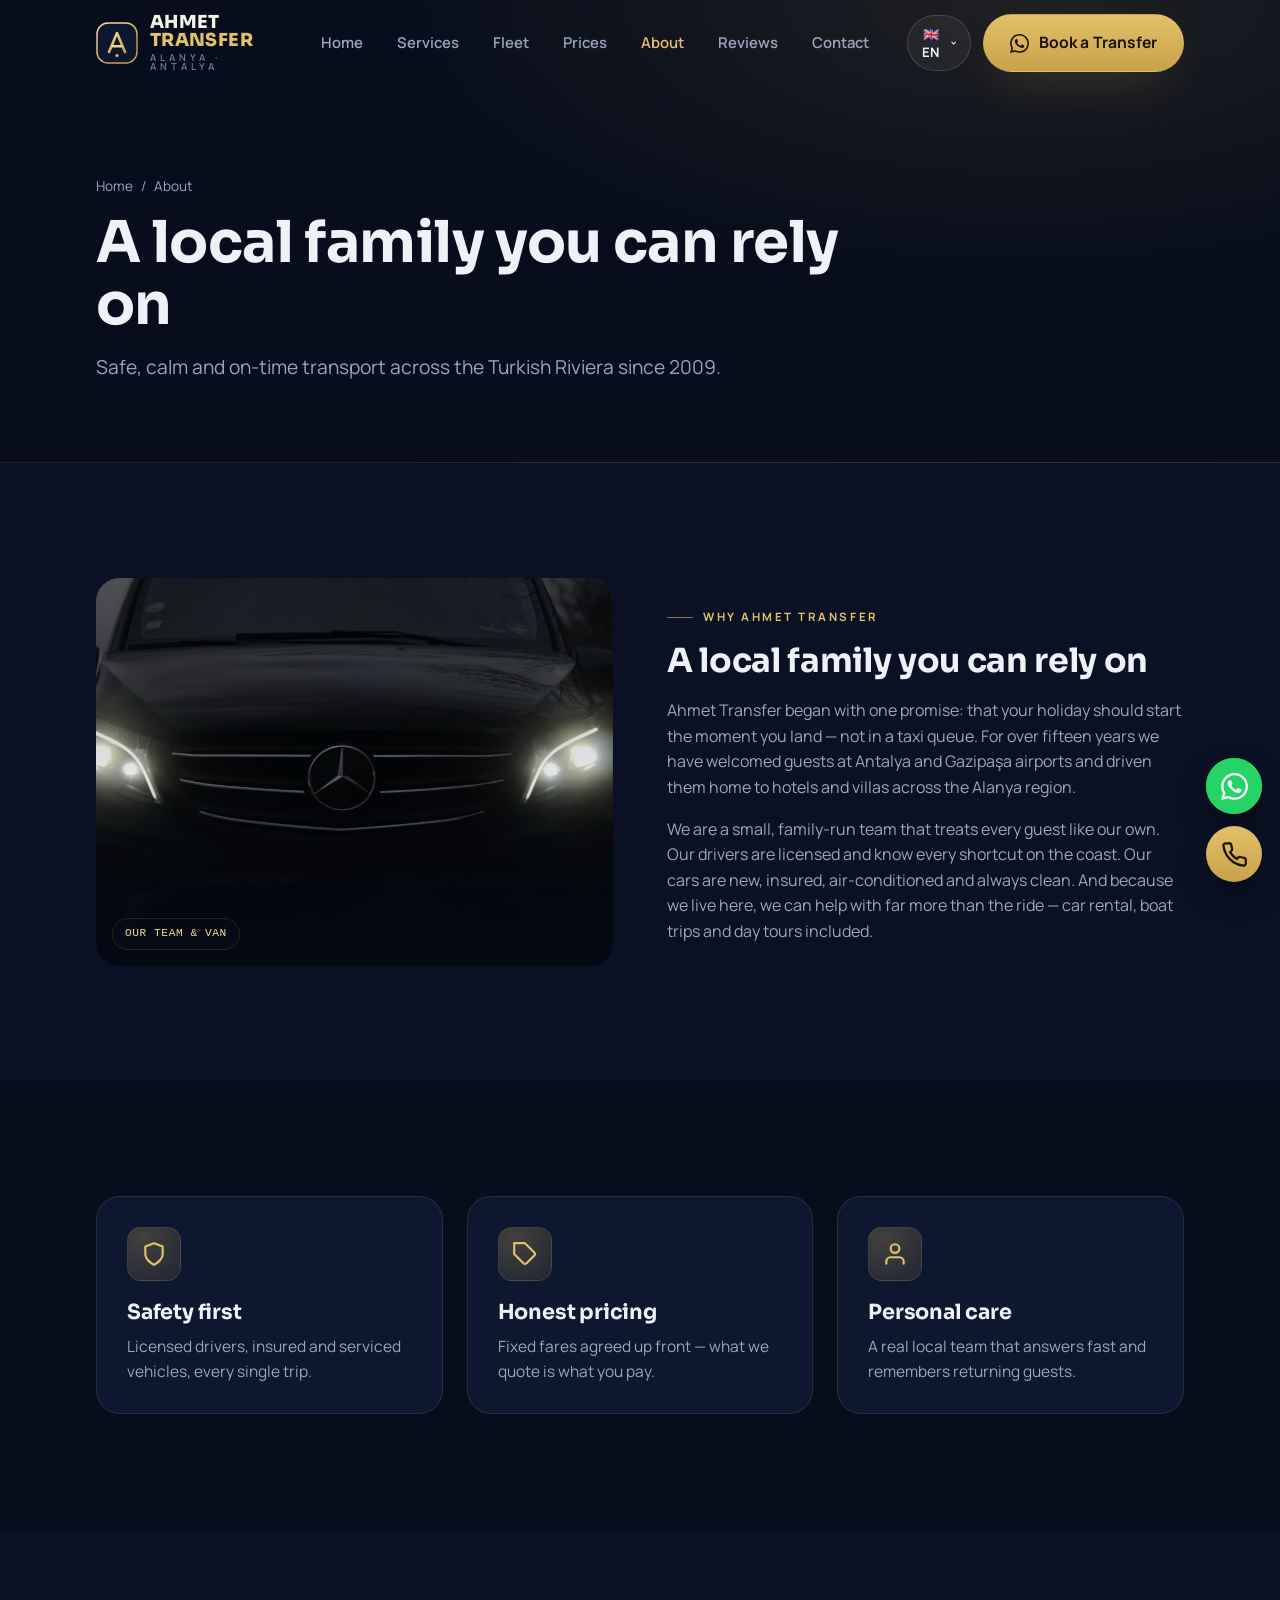
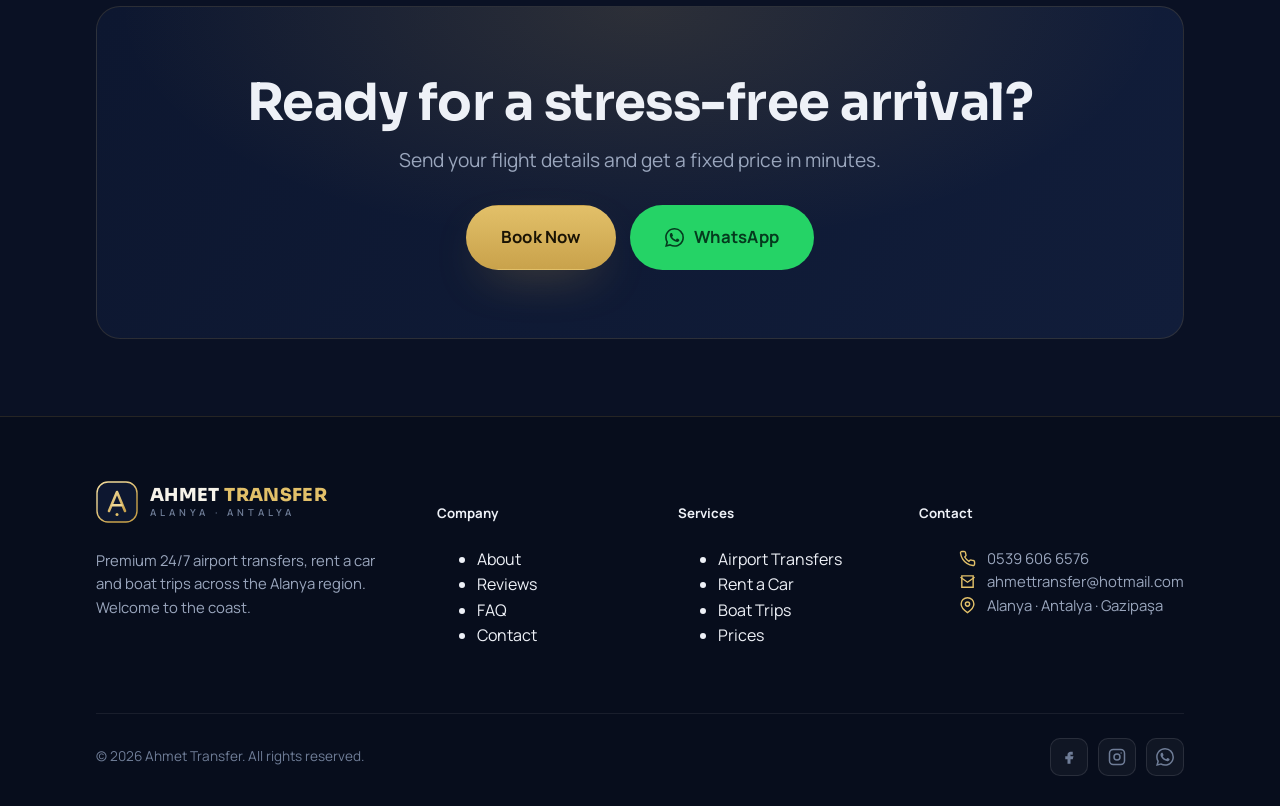
==== commit a5f904f2: "fix(whatsapp): kanonik WhatsApp logosu + hafif scroll animasyonları - Tüm WhatsApp ikonları (38 yer)" ====
--- a/about.html
+++ b/about.html
@@ -43,7 +43,7 @@
         </button>
         <div class="lang__menu" data-lang-menu></div>
       </div>
-      <a class="btn btn--gold" href="booking.html"><svg viewBox="0 0 24 24" fill="currentColor"><path d="M.057 24l1.687-6.163a11.867 11.867 0 0 1-1.587-5.945C.16 5.335 5.495 0 12.05 0a11.82 11.82 0 0 1 8.413 3.488 11.82 11.82 0 0 1 3.48 8.414c-.003 6.557-5.338 11.892-11.893 11.892a11.9 11.9 0 0 1-5.688-1.448L.057 24zm6.597-3.807c1.676.995 3.276 1.591 5.392 1.592 5.448 0 9.886-4.434 9.889-9.885.002-5.462-4.415-9.89-9.881-9.892-5.452 0-9.887 4.434-9.889 9.884a9.86 9.86 0 0 0 1.51 5.26l-.999 3.648 3.978-1.207zM17.4 14.4c-.13-.22-.5-.35-1.04-.62-.55-.27-3.23-1.59-3.73-1.77-.5-.18-.86-.27-1.23.27-.36.55-1.4 1.77-1.72 2.13-.32.36-.63.41-1.17.14-.55-.27-2.3-.85-4.38-2.7-1.62-1.45-2.71-3.23-3.03-3.78-.31-.55-.03-.84.24-1.11.25-.24.55-.63.82-.95.27-.32.36-.55.55-.91.18-.36.09-.68-.05-.95-.13-.27-1.23-2.96-1.68-4.05-.44-1.06-.89-.92-1.23-.93l-1.04-.02c-.36 0-.95.13-1.45.68s-1.9 1.86-1.9 4.54 1.95 5.27 2.22 5.63c.27.36 3.84 5.86 9.3 8.22 1.3.56 2.31.9 3.1 1.15 1.3.41 2.49.35 3.43.21.94-.14 2.9-1.18 3.3-2.32.41-1.14.41-2.12.28-2.32z"/></svg><span data-i18n="cta.book">Book a Transfer</span></a>
+      <a class="btn btn--gold" href="booking.html"><svg viewBox="0 0 24 24" fill="currentColor"><path d="M17.472 14.382c-.297-.149-1.758-.867-2.03-.967-.273-.099-.471-.148-.67.15-.197.297-.767.966-.94 1.164-.173.199-.347.223-.644.075-.297-.15-1.255-.463-2.39-1.475-.883-.788-1.48-1.761-1.653-2.059-.173-.297-.018-.458.13-.606.134-.133.298-.347.446-.52.149-.174.198-.298.298-.497.099-.198.05-.371-.025-.52-.075-.149-.669-1.612-.916-2.207-.242-.579-.487-.5-.669-.51-.173-.008-.371-.01-.57-.01-.198 0-.52.074-.792.372-.272.297-1.04 1.016-1.04 2.479 0 1.462 1.065 2.875 1.213 3.074.149.198 2.096 3.2 5.077 4.487.709.306 1.262.489 1.694.625.712.227 1.36.195 1.871.118.571-.085 1.758-.719 2.006-1.413.248-.694.248-1.289.173-1.413-.074-.124-.272-.198-.57-.347m-5.421 7.403h-.004a9.87 9.87 0 0 1-5.031-1.378l-.361-.214-3.741.982.998-3.648-.235-.374a9.86 9.86 0 0 1-1.51-5.26c.001-5.45 4.436-9.884 9.888-9.884 2.64 0 5.122 1.03 6.988 2.898a9.825 9.825 0 0 1 2.893 6.994c-.003 5.45-4.437 9.884-9.885 9.884m8.413-18.297A11.815 11.815 0 0 0 12.05 0C5.495 0 .16 5.335.157 11.892c0 2.096.547 4.142 1.588 5.945L.057 24l6.305-1.654a11.882 11.882 0 0 0 5.683 1.448h.005c6.554 0 11.89-5.335 11.893-11.893a11.821 11.821 0 0 0-3.48-8.413Z"/></svg><span data-i18n="cta.book">Book a Transfer</span></a>
       <button class="burger" aria-label="Menu"><span></span><span></span><span></span></button>
     </div>
   </div>
@@ -69,7 +69,7 @@
   </div></section>
 <section class="section"><div class="container">
   <div class="grid grid-2" style="gap:54px;align-items:center">
-    <div class="scene" style="aspect-ratio:4/3;border-radius:24px"><img class="scene__img" src="assets/images/vip-van.jpg" alt="Our VIP transfer van" loading="lazy"><span class="scene__chip">Our team & van</span></div>
+    <div class="scene scene--px" style="aspect-ratio:4/3;border-radius:24px"><img class="scene__img" data-parallax="0.16" src="assets/images/vip-van.jpg" alt="Our VIP transfer van" loading="lazy"><span class="scene__chip">Our team & van</span></div>
     <div class="reveal">
       <p class="eyebrow" data-i18n="why.eyebrow">Why us</p>
       <h2 class="h-md" style="margin-bottom:18px" data-i18n="about.title">A local family you can rely on</h2>
@@ -91,7 +91,7 @@
     <p class="lead mx-auto" style="margin-top:14px" data-i18n="ctaband.lead">Send your flight details and get a fixed price in minutes.</p>
     <div class="btn-row">
       <a class="btn btn--gold btn--lg" href="booking.html" data-i18n="cta.bookNow">Book Now</a>
-      <a class="btn btn--green btn--lg" data-wa target="_blank" rel="noopener"><svg viewBox="0 0 24 24" fill="currentColor"><path d="M.057 24l1.687-6.163a11.867 11.867 0 0 1-1.587-5.945C.16 5.335 5.495 0 12.05 0a11.82 11.82 0 0 1 8.413 3.488 11.82 11.82 0 0 1 3.48 8.414c-.003 6.557-5.338 11.892-11.893 11.892a11.9 11.9 0 0 1-5.688-1.448L.057 24zm6.597-3.807c1.676.995 3.276 1.591 5.392 1.592 5.448 0 9.886-4.434 9.889-9.885.002-5.462-4.415-9.89-9.881-9.892-5.452 0-9.887 4.434-9.889 9.884a9.86 9.86 0 0 0 1.51 5.26l-.999 3.648 3.978-1.207zM17.4 14.4c-.13-.22-.5-.35-1.04-.62-.55-.27-3.23-1.59-3.73-1.77-.5-.18-.86-.27-1.23.27-.36.55-1.4 1.77-1.72 2.13-.32.36-.63.41-1.17.14-.55-.27-2.3-.85-4.38-2.7-1.62-1.45-2.71-3.23-3.03-3.78-.31-.55-.03-.84.24-1.11.25-.24.55-.63.82-.95.27-.32.36-.55.55-.91.18-.36.09-.68-.05-.95-.13-.27-1.23-2.96-1.68-4.05-.44-1.06-.89-.92-1.23-.93l-1.04-.02c-.36 0-.95.13-1.45.68s-1.9 1.86-1.9 4.54 1.95 5.27 2.22 5.63c.27.36 3.84 5.86 9.3 8.22 1.3.56 2.31.9 3.1 1.15 1.3.41 2.49.35 3.43.21.94-.14 2.9-1.18 3.3-2.32.41-1.14.41-2.12.28-2.32z"/></svg><span data-i18n="cta.whatsapp">WhatsApp</span></a>
+      <a class="btn btn--green btn--lg" data-wa target="_blank" rel="noopener"><svg viewBox="0 0 24 24" fill="currentColor"><path d="M17.472 14.382c-.297-.149-1.758-.867-2.03-.967-.273-.099-.471-.148-.67.15-.197.297-.767.966-.94 1.164-.173.199-.347.223-.644.075-.297-.15-1.255-.463-2.39-1.475-.883-.788-1.48-1.761-1.653-2.059-.173-.297-.018-.458.13-.606.134-.133.298-.347.446-.52.149-.174.198-.298.298-.497.099-.198.05-.371-.025-.52-.075-.149-.669-1.612-.916-2.207-.242-.579-.487-.5-.669-.51-.173-.008-.371-.01-.57-.01-.198 0-.52.074-.792.372-.272.297-1.04 1.016-1.04 2.479 0 1.462 1.065 2.875 1.213 3.074.149.198 2.096 3.2 5.077 4.487.709.306 1.262.489 1.694.625.712.227 1.36.195 1.871.118.571-.085 1.758-.719 2.006-1.413.248-.694.248-1.289.173-1.413-.074-.124-.272-.198-.57-.347m-5.421 7.403h-.004a9.87 9.87 0 0 1-5.031-1.378l-.361-.214-3.741.982.998-3.648-.235-.374a9.86 9.86 0 0 1-1.51-5.26c.001-5.45 4.436-9.884 9.888-9.884 2.64 0 5.122 1.03 6.988 2.898a9.825 9.825 0 0 1 2.893 6.994c-.003 5.45-4.437 9.884-9.885 9.884m8.413-18.297A11.815 11.815 0 0 0 12.05 0C5.495 0 .16 5.335.157 11.892c0 2.096.547 4.142 1.588 5.945L.057 24l6.305-1.654a11.882 11.882 0 0 0 5.683 1.448h.005c6.554 0 11.89-5.335 11.893-11.893a11.821 11.821 0 0 0-3.48-8.413Z"/></svg><span data-i18n="cta.whatsapp">WhatsApp</span></a>
     </div>
   </div>
 </div></section>
@@ -132,14 +132,14 @@
       <div class="footer__socials">
         <a href="#" aria-label="Facebook"><svg viewBox="0 0 24 24" fill="currentColor"><path d="M14 9h3V5h-3c-2.2 0-4 1.8-4 4v2H7v4h3v6h4v-6h3l1-4h-4V9c0-.6.4-1 1-1z"/></svg></a>
         <a href="#" aria-label="Instagram"><svg viewBox="0 0 24 24" fill="none" stroke="currentColor" stroke-width="2"><rect x="2" y="2" width="20" height="20" rx="5"/><circle cx="12" cy="12" r="4"/><circle cx="17.5" cy="6.5" r="1" fill="currentColor" stroke="none"/></svg></a>
-        <a data-wa target="_blank" rel="noopener" aria-label="WhatsApp"><svg viewBox="0 0 24 24" fill="currentColor"><path d="M.057 24l1.687-6.163a11.867 11.867 0 0 1-1.587-5.945C.16 5.335 5.495 0 12.05 0a11.82 11.82 0 0 1 8.413 3.488 11.82 11.82 0 0 1 3.48 8.414c-.003 6.557-5.338 11.892-11.893 11.892a11.9 11.9 0 0 1-5.688-1.448L.057 24zm6.597-3.807c1.676.995 3.276 1.591 5.392 1.592 5.448 0 9.886-4.434 9.889-9.885.002-5.462-4.415-9.89-9.881-9.892-5.452 0-9.887 4.434-9.889 9.884a9.86 9.86 0 0 0 1.51 5.26l-.999 3.648 3.978-1.207zM17.4 14.4c-.13-.22-.5-.35-1.04-.62-.55-.27-3.23-1.59-3.73-1.77-.5-.18-.86-.27-1.23.27-.36.55-1.4 1.77-1.72 2.13-.32.36-.63.41-1.17.14-.55-.27-2.3-.85-4.38-2.7-1.62-1.45-2.71-3.23-3.03-3.78-.31-.55-.03-.84.24-1.11.25-.24.55-.63.82-.95.27-.32.36-.55.55-.91.18-.36.09-.68-.05-.95-.13-.27-1.23-2.96-1.68-4.05-.44-1.06-.89-.92-1.23-.93l-1.04-.02c-.36 0-.95.13-1.45.68s-1.9 1.86-1.9 4.54 1.95 5.27 2.22 5.63c.27.36 3.84 5.86 9.3 8.22 1.3.56 2.31.9 3.1 1.15 1.3.41 2.49.35 3.43.21.94-.14 2.9-1.18 3.3-2.32.41-1.14.41-2.12.28-2.32z"/></svg></a>
+        <a data-wa target="_blank" rel="noopener" aria-label="WhatsApp"><svg viewBox="0 0 24 24" fill="currentColor"><path d="M17.472 14.382c-.297-.149-1.758-.867-2.03-.967-.273-.099-.471-.148-.67.15-.197.297-.767.966-.94 1.164-.173.199-.347.223-.644.075-.297-.15-1.255-.463-2.39-1.475-.883-.788-1.48-1.761-1.653-2.059-.173-.297-.018-.458.13-.606.134-.133.298-.347.446-.52.149-.174.198-.298.298-.497.099-.198.05-.371-.025-.52-.075-.149-.669-1.612-.916-2.207-.242-.579-.487-.5-.669-.51-.173-.008-.371-.01-.57-.01-.198 0-.52.074-.792.372-.272.297-1.04 1.016-1.04 2.479 0 1.462 1.065 2.875 1.213 3.074.149.198 2.096 3.2 5.077 4.487.709.306 1.262.489 1.694.625.712.227 1.36.195 1.871.118.571-.085 1.758-.719 2.006-1.413.248-.694.248-1.289.173-1.413-.074-.124-.272-.198-.57-.347m-5.421 7.403h-.004a9.87 9.87 0 0 1-5.031-1.378l-.361-.214-3.741.982.998-3.648-.235-.374a9.86 9.86 0 0 1-1.51-5.26c.001-5.45 4.436-9.884 9.888-9.884 2.64 0 5.122 1.03 6.988 2.898a9.825 9.825 0 0 1 2.893 6.994c-.003 5.45-4.437 9.884-9.885 9.884m8.413-18.297A11.815 11.815 0 0 0 12.05 0C5.495 0 .16 5.335.157 11.892c0 2.096.547 4.142 1.588 5.945L.057 24l6.305-1.654a11.882 11.882 0 0 0 5.683 1.448h.005c6.554 0 11.89-5.335 11.893-11.893a11.821 11.821 0 0 0-3.48-8.413Z"/></svg></a>
       </div>
     </div>
   </div>
 </footer>
 
 <div class="floaties">
-  <a class="floaty floaty--wa" data-wa target="_blank" rel="noopener" aria-label="WhatsApp"><svg viewBox="0 0 24 24" fill="currentColor"><path d="M.057 24l1.687-6.163a11.867 11.867 0 0 1-1.587-5.945C.16 5.335 5.495 0 12.05 0a11.82 11.82 0 0 1 8.413 3.488 11.82 11.82 0 0 1 3.48 8.414c-.003 6.557-5.338 11.892-11.893 11.892a11.9 11.9 0 0 1-5.688-1.448L.057 24zm6.597-3.807c1.676.995 3.276 1.591 5.392 1.592 5.448 0 9.886-4.434 9.889-9.885.002-5.462-4.415-9.89-9.881-9.892-5.452 0-9.887 4.434-9.889 9.884a9.86 9.86 0 0 0 1.51 5.26l-.999 3.648 3.978-1.207zM17.4 14.4c-.13-.22-.5-.35-1.04-.62-.55-.27-3.23-1.59-3.73-1.77-.5-.18-.86-.27-1.23.27-.36.55-1.4 1.77-1.72 2.13-.32.36-.63.41-1.17.14-.55-.27-2.3-.85-4.38-2.7-1.62-1.45-2.71-3.23-3.03-3.78-.31-.55-.03-.84.24-1.11.25-.24.55-.63.82-.95.27-.32.36-.55.55-.91.18-.36.09-.68-.05-.95-.13-.27-1.23-2.96-1.68-4.05-.44-1.06-.89-.92-1.23-.93l-1.04-.02c-.36 0-.95.13-1.45.68s-1.9 1.86-1.9 4.54 1.95 5.27 2.22 5.63c.27.36 3.84 5.86 9.3 8.22 1.3.56 2.31.9 3.1 1.15 1.3.41 2.49.35 3.43.21.94-.14 2.9-1.18 3.3-2.32.41-1.14.41-2.12.28-2.32z"/></svg></a>
+  <a class="floaty floaty--wa" data-wa target="_blank" rel="noopener" aria-label="WhatsApp"><svg viewBox="0 0 24 24" fill="currentColor"><path d="M17.472 14.382c-.297-.149-1.758-.867-2.03-.967-.273-.099-.471-.148-.67.15-.197.297-.767.966-.94 1.164-.173.199-.347.223-.644.075-.297-.15-1.255-.463-2.39-1.475-.883-.788-1.48-1.761-1.653-2.059-.173-.297-.018-.458.13-.606.134-.133.298-.347.446-.52.149-.174.198-.298.298-.497.099-.198.05-.371-.025-.52-.075-.149-.669-1.612-.916-2.207-.242-.579-.487-.5-.669-.51-.173-.008-.371-.01-.57-.01-.198 0-.52.074-.792.372-.272.297-1.04 1.016-1.04 2.479 0 1.462 1.065 2.875 1.213 3.074.149.198 2.096 3.2 5.077 4.487.709.306 1.262.489 1.694.625.712.227 1.36.195 1.871.118.571-.085 1.758-.719 2.006-1.413.248-.694.248-1.289.173-1.413-.074-.124-.272-.198-.57-.347m-5.421 7.403h-.004a9.87 9.87 0 0 1-5.031-1.378l-.361-.214-3.741.982.998-3.648-.235-.374a9.86 9.86 0 0 1-1.51-5.26c.001-5.45 4.436-9.884 9.888-9.884 2.64 0 5.122 1.03 6.988 2.898a9.825 9.825 0 0 1 2.893 6.994c-.003 5.45-4.437 9.884-9.885 9.884m8.413-18.297A11.815 11.815 0 0 0 12.05 0C5.495 0 .16 5.335.157 11.892c0 2.096.547 4.142 1.588 5.945L.057 24l6.305-1.654a11.882 11.882 0 0 0 5.683 1.448h.005c6.554 0 11.89-5.335 11.893-11.893a11.821 11.821 0 0 0-3.48-8.413Z"/></svg></a>
   <a class="floaty floaty--call" data-tel aria-label="Call"><svg viewBox="0 0 24 24" fill="none" stroke="currentColor" stroke-width="2"><path d="M22 16.92v3a2 2 0 0 1-2.18 2 19.79 19.79 0 0 1-8.63-3.07 19.5 19.5 0 0 1-6-6 19.79 19.79 0 0 1-3.07-8.67A2 2 0 0 1 4.11 2h3a2 2 0 0 1 2 1.72c.13.96.36 1.9.7 2.81a2 2 0 0 1-.45 2.11L8.09 9.91a16 16 0 0 0 6 6l1.27-1.27a2 2 0 0 1 2.11-.45c.9.34 1.85.57 2.81.7A2 2 0 0 1 22 16.92z"/></svg></a>
 </div>
 
--- a/assets/style.css
+++ b/assets/style.css
@@ -340,6 +340,29 @@
 .fleet-card:hover .scene__img{transform:scale(1.06)}
 .scene:has(.scene__img)::before{z-index:1;background:linear-gradient(to top,rgba(6,11,24,.82) 0%,rgba(6,11,24,.10) 48%,rgba(6,11,24,.34) 100%)}
 .scene:has(.scene__img)::after{display:none}
+
+/* ===================== CINEMATIC DOOR-REVEAL HERO ===================== */
+.reveal-hero{position:relative;height:200vh;background:var(--navy-950)}
+.rh-sticky{position:sticky;top:0;height:100vh;overflow:hidden}
+.rh-interior{position:absolute;inset:0;z-index:1}
+.rh-interior__img{position:absolute;inset:0;background:url(images/vip-interior.jpg) center/cover;transform:scale(1.12)}
+.rh-interior__scrim{position:absolute;inset:0;background:radial-gradient(120% 95% at 50% 38%,rgba(7,13,28,.28),rgba(7,13,28,.86))}
+.rh-stage{position:absolute;inset:0;z-index:2;display:flex;flex-direction:column;align-items:center;justify-content:center;text-align:center;padding:0 24px;opacity:0;transform:translateY(26px)}
+.rh-eyebrow{font-family:ui-monospace,'SF Mono',Menlo,monospace;letter-spacing:.32em;text-transform:uppercase;font-size:.72rem;color:var(--gold-400);margin-bottom:20px}
+.rh-wordmark{font-family:'Sora',sans-serif;font-weight:800;font-size:clamp(2.6rem,10vw,7rem);line-height:.95;letter-spacing:.06em;color:rgba(255,255,255,.34);text-shadow:0 6px 34px rgba(0,0,0,.35);margin:0;-webkit-text-stroke:1px rgba(255,255,255,.22)}
+.rh-wordmark b{color:rgba(226,192,105,.5);font-weight:800;-webkit-text-stroke:1px rgba(226,192,105,.3)}
+.rh-tag{max-width:560px;margin:18px auto 0;color:rgba(255,255,255,.82);font-size:1.05rem;line-height:1.5}
+.rh-cta{display:flex;gap:14px;flex-wrap:wrap;justify-content:center;margin-top:30px}
+.rh-door{position:absolute;top:0;bottom:0;width:50.5%;z-index:3;background-image:url(images/vip-van.jpg);background-size:100vw 100%;background-repeat:no-repeat;will-change:transform}
+.rh-door::after{content:"";position:absolute;inset:0;background:linear-gradient(180deg,rgba(7,13,28,.30),rgba(7,13,28,.62))}
+.rh-door--l{left:0;background-position:left center;box-shadow:inset -34px 0 70px -22px rgba(0,0,0,.75)}
+.rh-door--r{right:0;background-position:right center;box-shadow:inset 34px 0 70px -22px rgba(0,0,0,.75)}
+.rh-seam{position:absolute;top:0;bottom:0;left:50%;width:2px;transform:translateX(-50%);z-index:4;background:linear-gradient(180deg,transparent,rgba(226,192,105,.95),transparent);box-shadow:0 0 26px 3px rgba(226,192,105,.5)}
+.rh-hint{position:absolute;left:50%;bottom:30px;transform:translateX(-50%);z-index:5;display:flex;flex-direction:column;align-items:center;gap:7px;color:rgba(255,255,255,.72);font-family:ui-monospace,'SF Mono',Menlo,monospace;font-size:.64rem;letter-spacing:.26em;text-transform:uppercase}
+.rh-hint svg{width:20px;height:20px;animation:rh-bob 1.8s ease-in-out infinite}
+@keyframes rh-bob{0%,100%{transform:translateY(0)}50%{transform:translateY(7px)}}
+@media(max-width:700px){.rh-door{background-size:cover}.rh-wordmark{font-size:clamp(2rem,12vw,3.4rem)}}
+@media(prefers-reduced-motion:reduce){.reveal-hero{height:100vh}.rh-door,.rh-seam,.rh-hint{display:none}.rh-stage{opacity:1;transform:none}.rh-interior__img{transform:none}}
 .ph__tag{font-family:ui-monospace,'SF Mono',Menlo,monospace;font-size:.74rem;letter-spacing:.08em;text-transform:uppercase;
   color:var(--gold-400);background:rgba(7,12,24,.6);border:1px solid var(--navy-line);padding:7px 13px;border-radius:var(--r-pill);
   display:inline-flex;gap:8px;align-items:center}
@@ -389,8 +412,17 @@
 .reveal[data-d="1"]{transition-delay:.07s}
 .reveal[data-d="2"]{transition-delay:.14s}
 .reveal[data-d="3"]{transition-delay:.21s}
+/* directional slide-in reveals + parallax (scroll motion) */
+.reveal.reveal--l{transform:translateX(-52px)}
+.reveal.reveal--r{transform:translateX(52px)}
+.reveal.reveal--zoom{transform:scale(.93)}
+.reveal.reveal--l.in,.reveal.reveal--r.in,.reveal.reveal--zoom.in{transform:none}
+.scene--px{overflow:hidden}
+.scene--px .scene__img{height:132%;top:-16%}
+[data-parallax]{will-change:transform}
 @media (prefers-reduced-motion: reduce){
   .reveal{opacity:1 !important;transform:none !important;transition:none !important}
+  [data-parallax]{transform:none !important}
 }
 
 /* Divider line */
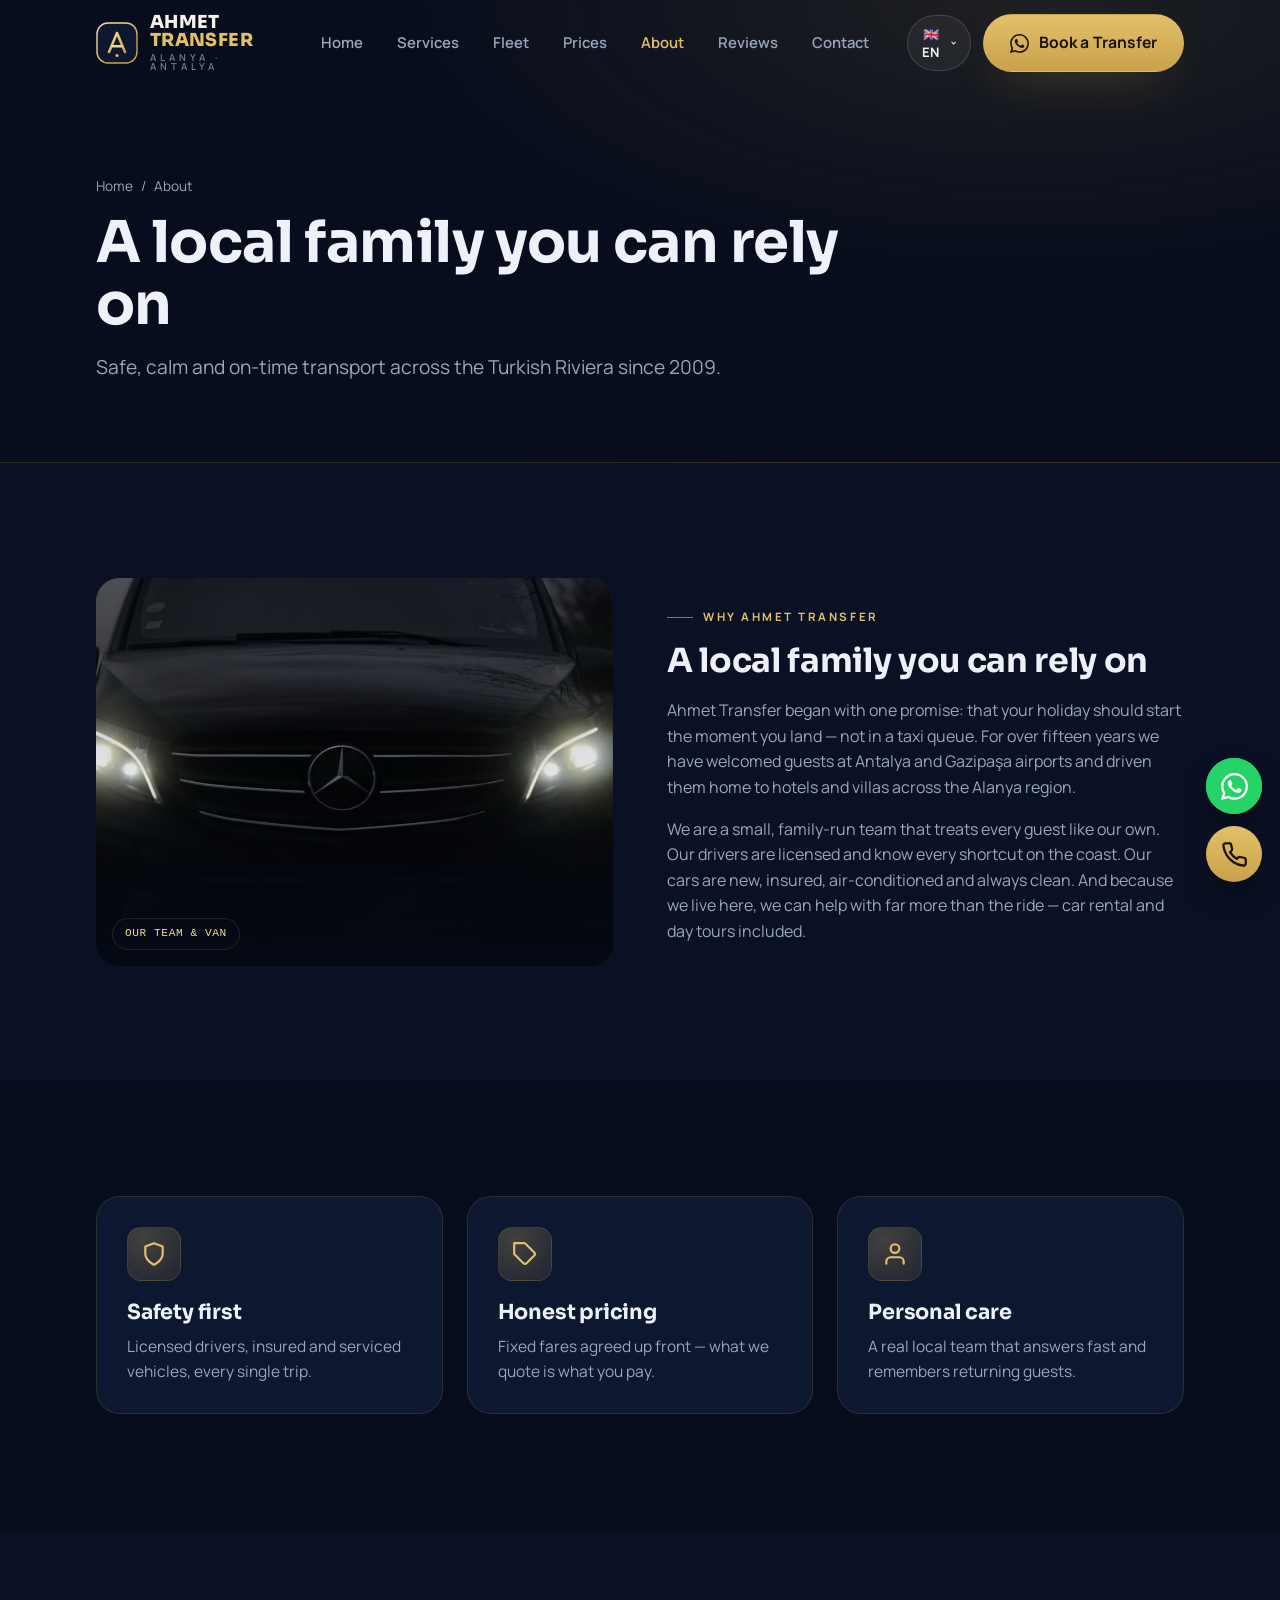
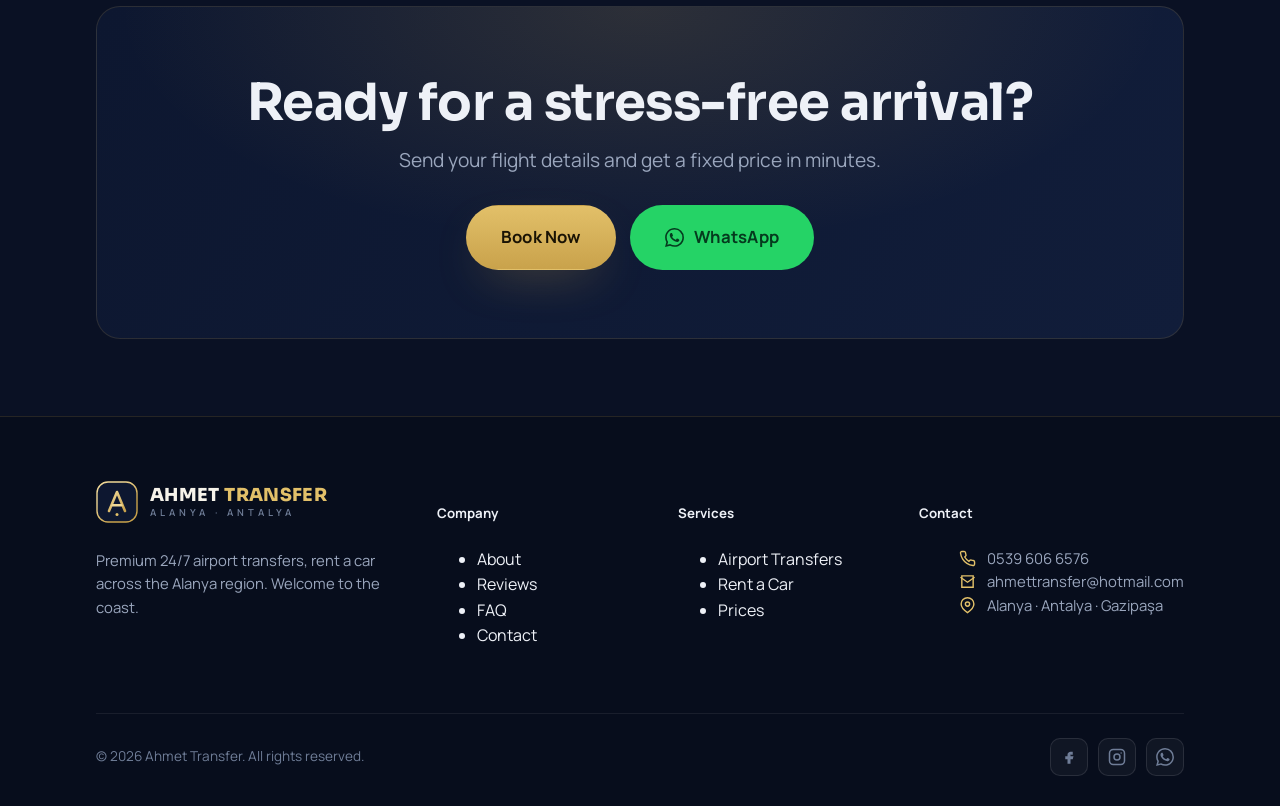
==== commit 1ffa1d70: "feat: interaktif "Popüler Bölgeler" bölümü + tekne turları tamamen kaldırıldı - Ana sayfaya renkli, " ====
--- a/about.html
+++ b/about.html
@@ -110,7 +110,7 @@
       </svg>
           <span class="logo__txt"><span class="logo__name">AHMET <b>TRANSFER</b></span><span class="logo__sub">Alanya · Antalya</span></span>
         </a>
-        <p data-i18n="footer.tagline">Premium 24/7 airport transfers, rent a car and boat trips across the Alanya region.</p>
+        <p data-i18n="footer.tagline">Premium 24/7 airport transfers, rent a car across the Alanya region.</p>
       </div>
       <div><h5 data-i18n="footer.company">Company</h5><ul>
         <li><a href="about.html" data-i18n="nav.about">About</a></li>
@@ -120,7 +120,6 @@
       <div><h5 data-i18n="footer.servicesH">Services</h5><ul>
         <li><a href="services.html" data-i18n="svc.transfer.t">Airport Transfers</a></li>
         <li><a href="services.html" data-i18n="svc.rental.t">Rent a Car</a></li>
-        <li><a href="services.html" data-i18n="svc.boat.t">Boat Trips</a></li>
         <li><a href="prices.html" data-i18n="nav.prices">Prices</a></li></ul></div>
       <div><h5 data-i18n="footer.contactH">Contact</h5><ul class="footer__contact">
         <li><svg viewBox="0 0 24 24" fill="none" stroke="currentColor" stroke-width="2"><path d="M22 16.92v3a2 2 0 0 1-2.18 2 19.79 19.79 0 0 1-8.63-3.07 19.5 19.5 0 0 1-6-6 19.79 19.79 0 0 1-3.07-8.67A2 2 0 0 1 4.11 2h3a2 2 0 0 1 2 1.72c.13.96.36 1.9.7 2.81a2 2 0 0 1-.45 2.11L8.09 9.91a16 16 0 0 0 6 6l1.27-1.27a2 2 0 0 1 2.11-.45c.9.34 1.85.57 2.81.7A2 2 0 0 1 22 16.92z"/></svg><a data-tel data-phone-text href="tel:+905396066576">0539 606 6576</a></li>
--- a/assets/style.css
+++ b/assets/style.css
@@ -425,6 +425,27 @@
   [data-parallax]{transform:none !important}
 }
 
+/* ===================== POPULAR REGIONS (interactive tilt) ===================== */
+.regions{display:grid;grid-template-columns:repeat(4,1fr);gap:18px;margin-top:50px;perspective:1000px}
+.region-card{position:relative;overflow:hidden;border-radius:20px;padding:24px 22px;min-height:178px;display:flex;flex-direction:column;justify-content:flex-end;text-decoration:none;color:#fff;border:1px solid rgba(255,255,255,.12);transition:transform .3s cubic-bezier(.2,.7,.2,1),box-shadow .3s;will-change:transform}
+.region-card__bg{position:absolute;inset:0;z-index:0;background-size:cover;background-position:center;opacity:.18;mix-blend-mode:luminosity}
+.region-card::after{content:"";position:absolute;inset:0;z-index:1;background:radial-gradient(240px circle at var(--mx,50%) var(--my,0%),rgba(255,255,255,.28),transparent 62%);opacity:0;transition:opacity .3s;pointer-events:none}
+.region-card:hover{box-shadow:0 32px 64px -26px rgba(0,0,0,.75);border-color:rgba(255,255,255,.28)}
+.region-card:hover::after{opacity:1}
+.region-card>span{position:relative;z-index:2}
+.region-card__ey{font-family:ui-monospace,'SF Mono',Menlo,monospace;font-size:.6rem;letter-spacing:.22em;text-transform:uppercase;opacity:.78;margin-bottom:6px}
+.region-card__name{font-family:'Sora',sans-serif;font-weight:800;font-size:1.5rem;letter-spacing:.01em;line-height:1.05}
+.region-card__go{margin-top:14px;display:inline-flex;align-items:center;gap:8px;font-size:.8rem;font-weight:600;opacity:.92}
+.region-card__go svg{width:16px;height:16px;transition:transform .3s}
+.region-card:hover .region-card__go svg{transform:translateX(6px)}
+.region-card:nth-child(4n+1){background:linear-gradient(150deg,#0f6168,#0a2738)}
+.region-card:nth-child(4n+2){background:linear-gradient(150deg,#9a7320,#3a2a0b)}
+.region-card:nth-child(4n+3){background:linear-gradient(150deg,#1e4f93,#0a1730)}
+.region-card:nth-child(4n+4){background:linear-gradient(150deg,#5c3c7e,#191230)}
+@media(max-width:980px){.regions{grid-template-columns:repeat(2,1fr)}}
+@media(max-width:520px){.regions{gap:12px}.region-card{min-height:148px;padding:18px 16px}.region-card__name{font-size:1.25rem}}
+@media(prefers-reduced-motion:reduce){.region-card{transform:none!important}}
+
 /* Divider line */
 .rule{height:1px;background:linear-gradient(90deg,transparent,var(--navy-line),transparent);border:0;margin:0}
 
